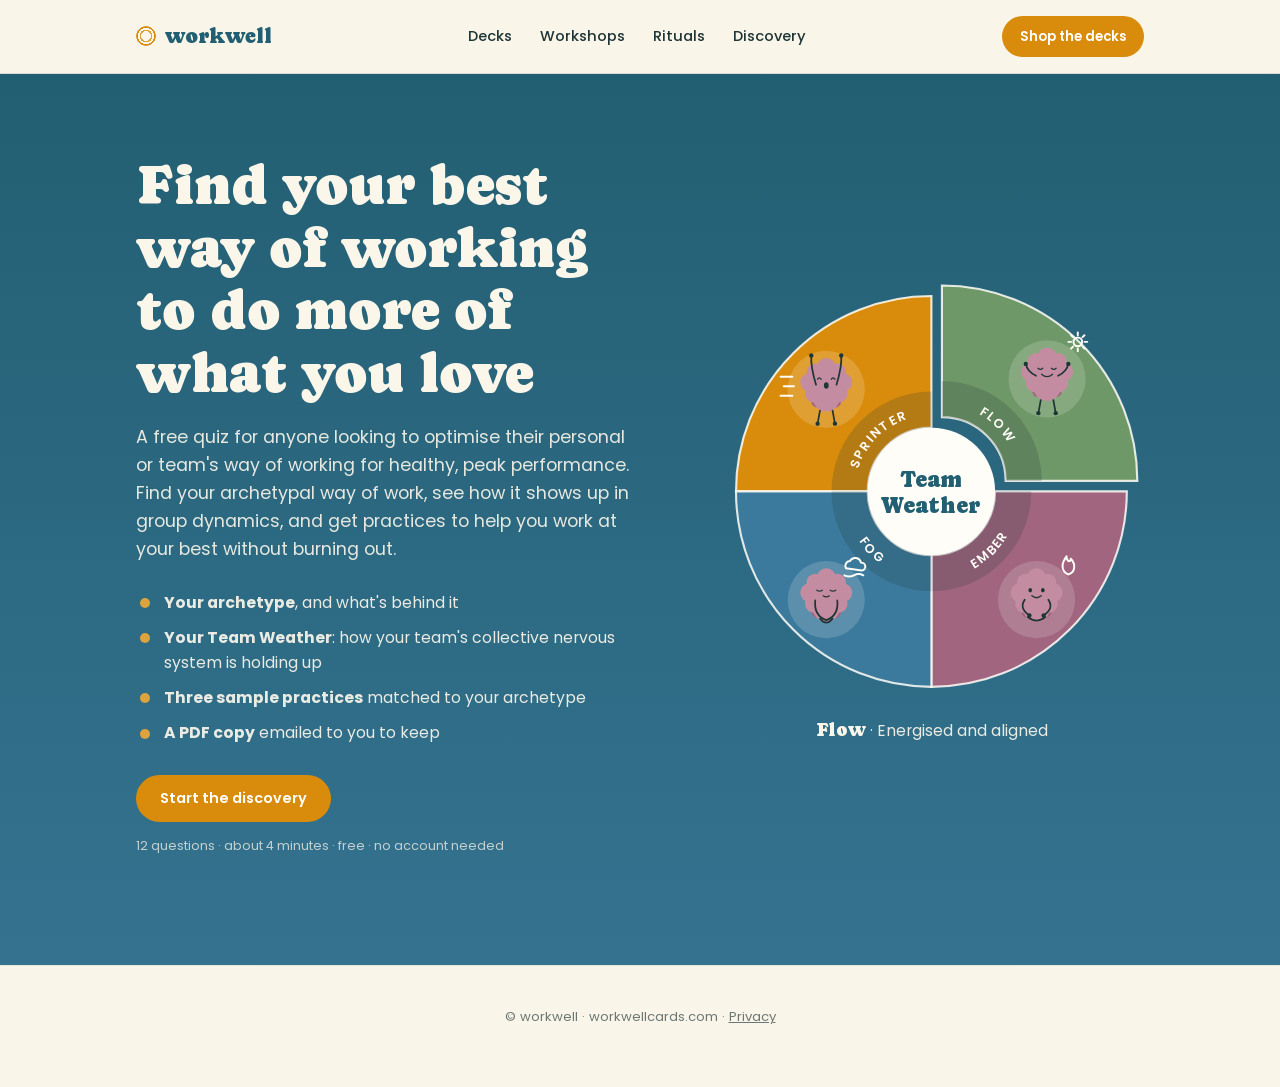
==== discovery/index.html @ d55e5fe1 "Update Discovery headline and intro copy Co-Authored-By: Claude Opus 5.5 <noreply@anthropic.com> Cla" ====
<!doctype html>
<html lang="en">
<head>
<!-- No analytics on this page: answers here can relate to wellbeing, so the
     quiz runs without tracking cookies. Clicks on results are logged to the
     Workwell sheet instead (see discovery.js). -->
<meta charset="utf-8">
<meta name="viewport" content="width=device-width, initial-scale=1">
<title>Discovery — Workwell</title>
<link rel="canonical" href="https://www.workwellcards.com/discovery/">
<meta name="description" content="A free quiz to find your best way of working. Find your archetype, see how it shows up in group dynamics, and get practices to help you work at your best without burning out.">
<link rel="icon" href="data:image/svg+xml,<svg xmlns=%22http://www.w3.org/2000/svg%22 viewBox=%220 0 100 100%22><circle cx=%2250%22 cy=%2250%22 r=%2245%22 fill=%22%23235f72%22/></svg>">
<link rel="stylesheet" href="../styles.css">
<link rel="stylesheet" href="discovery.css">
</head>
<body>

<nav class="nav">
  <div class="wrap">
    <a href="../index.html" class="brand"><span class="ring"></span>workwell</a>
    <div class="nav-links">
      <a href="../index.html#decks">Decks</a>
      <a href="../index.html#workshops">Workshops</a>
      <a href="../rituals/">Rituals</a>
      <a href="./" aria-current="page">Discovery</a>
    </div>
    <a class="btn btn-mustard btn-sm cta-pill" href="../index.html#decks">Shop the decks</a>
  </div>
</nav>

<main id="discovery">

  <!-- Intro -->
  <section class="d-screen d-intro" id="screen-intro">
    <div class="wrap d-intro-grid">
      <div>
        <h1>Find your best way of working to do more of what you love</h1>
        <p class="lede">A free quiz for anyone looking to optimise their personal or team's way of working for healthy, peak performance. Find your archetypal way of work, see how it shows up in group dynamics, and get practices to help you work at your best without burning out.</p>
        <ul class="d-outcomes">
          <li><strong>Your archetype</strong>, and what's behind it</li>
          <li><strong>Your Team Weather</strong>: how your team's collective nervous system is holding up</li>
          <li><strong>Three sample practices</strong> matched to your archetype</li>
          <li><strong>A PDF copy</strong> emailed to you to keep</li>
        </ul>
        <button class="btn btn-mustard" id="start-btn" type="button">Start the discovery</button>
        <p class="d-fine">12 questions &middot; about 4 minutes &middot; free &middot; no account needed</p>
      </div>
      <div class="d-intro-art">
        <svg class="d-wheel" id="wheel" viewBox="0 0 400 400" role="img" aria-label="The four Workwell archetypes: Sprinter, Flow, Ember and Fog"></svg>
        <p class="d-wheel-caption" id="wheel-caption" aria-live="polite"></p>
      </div>
    </div>
  </section>

  <!-- Choose a path -->
  <section class="d-screen" id="screen-path" hidden>
    <div class="wrap d-narrow">
      <div class="eyebrow">Before we start</div>
      <h2 class="d-q-title">Who is this discovery for?</h2>
      <div class="d-paths">
        <button class="d-path" type="button" data-mode="self">
          <span class="d-path-k">Individual</span>
          <span class="d-path-h">Me</span>
          <span class="d-path-p">Understand your own energy, meaning and what you need to work at your best.</span>
        </button>
        <button class="d-path" type="button" data-mode="team">
          <span class="d-path-k">Team</span>
          <span class="d-path-h">My team</span>
          <span class="d-path-p">For leaders and anyone responsible for a team's wellbeing. Answer based on how you see your team.</span>
        </button>
      </div>
    </div>
  </section>

  <!-- Questions -->
  <section class="d-screen" id="screen-question" hidden>
    <div class="wrap d-narrow">
      <div class="d-progress" aria-hidden="true"><div class="d-progress-bar" id="progress-bar"></div></div>
      <div class="d-q-meta"><span id="q-section"></span><span id="q-count"></span></div>
      <h2 class="d-q-title" id="q-title" tabindex="-1"></h2>
      <p class="d-q-hint" id="q-hint" hidden></p>
      <div class="d-options" id="q-options"></div>
      <div class="d-q-nav">
        <button class="btn btn-ghost btn-sm" type="button" id="back-btn">&larr; Back</button>
        <button class="btn btn-teal btn-sm" type="button" id="next-btn" hidden>Next &rarr;</button>
      </div>
    </div>
  </section>

  <!-- Results -->
  <section class="d-screen" id="screen-results" hidden>
    <div id="results"></div>
  </section>

  <noscript><div class="wrap d-narrow"><p>The discovery needs JavaScript to run. Please enable it and reload the page.</p></div></noscript>
</main>

<footer class="sitefoot">&copy; workwell &middot; workwellcards.com &middot; <a href="../privacy/">Privacy</a></footer>

<script src="../script.js"></script>
<script src="discovery-config.js"></script>
<script src="discovery.js"></script>
</body>
</html>
---- styles.css ----
@font-face { font-family: 'Caprasimo'; font-style: normal; font-weight: 400; src: url('assets/fonts/caprasimo400.woff2') format('woff2'); font-display: swap; }
@font-face { font-family: 'Poppins'; font-style: normal; font-weight: 400; src: url('assets/fonts/poppins400.woff2') format('woff2'); font-display: swap; }
@font-face { font-family: 'Poppins'; font-style: normal; font-weight: 500; src: url('assets/fonts/poppins500.woff2') format('woff2'); font-display: swap; }
@font-face { font-family: 'Poppins'; font-style: normal; font-weight: 600; src: url('assets/fonts/poppins600.woff2') format('woff2'); font-display: swap; }
@font-face { font-family: 'Poppins'; font-style: normal; font-weight: 700; src: url('assets/fonts/poppins700.woff2') format('woff2'); font-display: swap; }

:root {
  --teal: #235f72;
  --teal-mid: #3b7a9c;
  --sage: #6f9868;
  --sage-soft: #8cae86;
  --mustard: #d98c0c;
  --sand-light: #f6e6bd;
  --sand-deep: #dba43e;
  --rose: #c48ca0;
  --rose-deep: #a1657f;
  --rose-pale: #f1dee5;
  --ink: #1f3536;
  --paper: #faf5e9;
  --paper-card: #fffdf7;
  --line: rgba(31, 53, 54, 0.13);
  --shadow: 0 18px 40px -22px rgba(31, 53, 54, 0.4);
  --radius-lg: 26px;
  --radius-md: 16px;
}

* { box-sizing: border-box; }
html { scroll-behavior: smooth; }
html, body { margin: 0; padding: 0; }
body {
  background: var(--paper);
  color: var(--ink);
  font-family: 'Poppins', sans-serif;
  font-weight: 400;
  line-height: 1.6;
  -webkit-font-smoothing: antialiased;
}
h1, h2, h3, .display { font-family: 'Caprasimo', serif; font-weight: 400; line-height: 1.12; text-wrap: balance; margin: 0; }
a { color: inherit; }
img { max-width: 100%; display: block; }
button { font-family: inherit; }
.wrap { max-width: 1120px; margin: 0 auto; padding: 0 clamp(20px, 5vw, 56px); }
.eyebrow { font-family: 'Poppins', sans-serif; font-weight: 600; font-size: 0.72rem; letter-spacing: 0.14em; text-transform: uppercase; color: var(--rose-deep); }
section { position: relative; }
:focus-visible { outline: 2px solid var(--teal-mid); outline-offset: 3px; }

/* ---------- nav ---------- */
.nav {
  position: sticky; top: 0; z-index: 60;
  background: rgba(250, 245, 233, 0.88);
  backdrop-filter: blur(10px);
  border-bottom: 1px solid var(--line);
}
.nav .wrap { display: flex; align-items: center; justify-content: space-between; padding-top: 16px; padding-bottom: 16px; }
.brand { display: flex; align-items: center; gap: 9px; font-family: 'Caprasimo', serif; font-size: 1.3rem; color: var(--teal); text-decoration: none; }
.ring { width: 20px; height: 20px; border-radius: 50%; background: radial-gradient(circle at 50% 50%, transparent 0 34%, var(--sand-deep) 34% 46%, transparent 46% 58%, var(--mustard) 58% 70%, transparent 70% 82%, var(--rose) 82% 100%); flex: none; }
.nav-links { display: flex; align-items: center; gap: 28px; }
.nav-links a { font-weight: 500; font-size: 0.92rem; text-decoration: none; color: var(--ink); }
.nav-links a:hover { color: var(--teal); }
.nav .cta-pill { text-decoration: none; }

.btn {
  display: inline-flex; align-items: center; gap: 8px; cursor: pointer;
  font-family: 'Poppins', sans-serif; font-weight: 600; font-size: 0.9rem;
  padding: 13px 24px; border-radius: 999px; border: none; text-decoration: none;
  transition: transform 0.15s ease, filter 0.15s ease;
}
.btn:hover { filter: brightness(1.06); }
.btn:active { transform: scale(0.98); }
.btn-mustard { background: var(--mustard); color: #fff; }
.btn-sage { background: var(--sage); color: #fff; }
.btn-teal { background: var(--teal); color: #fff; }
.btn-ghost { background: transparent; border: 1.5px solid var(--rose-deep); color: var(--rose-deep); }
.btn-ghost:hover { background: var(--rose-pale); }
.btn-outline { background: transparent; border: 1.5px solid rgba(255,255,255,0.6); color: #fff; }
.btn-outline:hover { background: rgba(255,255,255,0.12); }
.btn-sm { padding: 10px 18px; font-size: 0.82rem; }

/* ---------- hero ---------- */
.hero { background: linear-gradient(180deg, var(--teal), var(--teal-mid) 130%); color: #fbf6ea; padding: clamp(56px, 9vw, 96px) 0 clamp(70px, 10vw, 110px); overflow: hidden; }
.hero .wrap { display: grid; grid-template-columns: 1.05fr 0.95fr; gap: clamp(28px, 5vw, 64px); align-items: center; }
.hero h1 { font-size: clamp(2.5rem, 5vw, 4rem); }
.hero .lede { margin-top: 20px; font-size: 1.12rem; max-width: 48ch; color: rgba(251, 246, 234, 0.9); }
.hero .cta-row { display: flex; gap: 14px; margin-top: 32px; flex-wrap: wrap; }
.hero-stage { display: flex; justify-content: center; position: relative; }
.hero-stage svg { width: min(300px, 80%); filter: drop-shadow(0 30px 40px rgba(0,0,0,0.25)); }
.hero-ring-bg { position: absolute; inset: 0; display: flex; align-items: center; justify-content: center; z-index: 0; }
.hero-ring-bg .pulse { width: 320px; height: 320px; border-radius: 50%; border: 2px solid rgba(251,246,234,0.18); animation: heroPulse 4.4s ease-in-out infinite; }
@keyframes heroPulse { 0%,100% { transform: scale(0.92); opacity: 0.5; } 50% { transform: scale(1.08); opacity: 0.15; } }
.hero-stage svg { position: relative; z-index: 1; }

.trust-row { margin-top: 46px; display: flex; gap: 28px; flex-wrap: wrap; align-items: center; font-size: 0.85rem; color: rgba(251,246,234,0.75); }
.trust-row span { display: flex; align-items: center; gap: 8px; }
.trust-row .dot { width: 6px; height: 6px; border-radius: 50%; background: var(--sand-deep); }

/* ---------- section headers ---------- */
.section { padding: clamp(56px, 9vw, 96px) 0; }
.section-head { max-width: 62ch; }
.section-head h2 { font-size: clamp(1.9rem, 3.4vw, 2.6rem); color: var(--teal); }
.section-head p { margin-top: 14px; font-size: 1.04rem; }
.section-head.center { margin: 0 auto; text-align: center; }
.on-dark .section-head h2 { color: #fbf6ea; }
.on-dark .section-head p { color: rgba(251,246,234,0.88); }
.on-dark .eyebrow { color: var(--sand-deep); }
.on-dark { background: var(--teal); color: #fbf6ea; }

/* ---------- flip cards (practice preview) ---------- */
.flip-grid { margin-top: 40px; display: grid; grid-template-columns: repeat(4, 1fr); gap: 20px; }
.flip-card { perspective: 1400px; aspect-ratio: 5 / 8.4; }
.flip-inner {
  position: relative; width: 100%; height: 100%; transition: transform 0.6s cubic-bezier(.4,.2,.2,1);
  transform-style: preserve-3d; cursor: pointer; border-radius: var(--radius-md);
}
.flip-card.flipped .flip-inner { transform: rotateY(180deg); }
.flip-face {
  position: absolute; inset: 0; backface-visibility: hidden; border-radius: var(--radius-md);
  display: flex; flex-direction: column; box-shadow: var(--shadow); overflow: hidden;
}
.flip-front { background: var(--sage-soft); color: #fff; align-items: center; padding: 22px 18px; }
.flip-front .tag { font-size: 0.66rem; font-weight: 600; letter-spacing: 0.08em; text-transform: uppercase; opacity: 0.85; }
.flip-front .mascot-wrap { width: 68%; margin: 16px 0; }
.flip-front .mascot-wrap svg { width: 100%; }
.flip-front h3 { font-size: 1.15rem; text-align: center; }
.flip-front .hint { margin-top: auto; font-size: 0.72rem; font-weight: 500; opacity: 0.8; display: flex; align-items: center; gap: 6px; }
.flip-back {
  background: var(--paper-card); color: var(--ink); transform: rotateY(180deg);
  padding: 22px 20px; justify-content: flex-start; overflow-y: auto;
}
.flip-back .tag { font-size: 0.64rem; font-weight: 600; letter-spacing: 0.08em; text-transform: uppercase; color: var(--rose-deep); flex: none; }
.flip-back h4 { font-family: 'Caprasimo', serif; font-weight: 400; font-size: 1.05rem; color: var(--teal); margin-top: 4px; flex: none; }
.flip-back p { margin: 12px 0 0; font-size: 0.78rem; line-height: 1.55; }
.flip-card:nth-child(1) .flip-front { background: var(--teal-mid); }
.flip-card:nth-child(2) .flip-front { background: var(--sage-soft); }
.flip-card:nth-child(3) .flip-front { background: var(--sand-deep); }
.flip-card:nth-child(4) .flip-front { background: var(--rose); }
/* ---------- pack showcase ---------- */
.pack-band { padding: clamp(48px, 8vw, 80px) 0; color: #fbf6ea; }
.pack-band.restore { background: var(--sage); }
.pack-band.connection { background: var(--rose-deep); }
.pack {
  display: grid; grid-template-columns: 0.9fr 1.1fr; gap: clamp(32px, 6vw, 64px);
  align-items: center;
}
.pack.reverse { grid-template-columns: 1.1fr 0.9fr; }
.pack.reverse .pack-copy { order: 2; }
.pack.reverse .pack-media { order: 1; }
.pack-mascot { width: 56px; margin-bottom: 14px; }
.pack-mascot svg { width: 100%; }
.pack-media { display: flex; gap: 14px; justify-content: center; }
.pack-media img { width: 30%; border-radius: 10px; border: 3px solid rgba(255,255,255,0.5); box-shadow: var(--shadow); transition: transform 0.25s ease; }
.pack-media img:nth-child(2) { margin-top: -18px; }
.pack-media:hover img { transform: translateY(-4px); }
.pack-copy .eyebrow { color: rgba(255,255,255,0.8); }
.pack-copy h3 { font-size: 1.7rem; color: #fbf6ea; margin-top: 6px; }
.pack-copy p { margin-top: 14px; font-size: 0.98rem; max-width: 46ch; color: rgba(255,255,255,0.92); }
.pack-copy .btn { margin-top: 22px; }

/* ---------- discovery band ---------- */
.discovery-band { padding-bottom: 0; }
.discovery-card { display: flex; gap: 28px; align-items: center; justify-content: space-between; background: linear-gradient(135deg, var(--teal), var(--teal-mid)); color: #fbf6ea; border-radius: var(--radius-lg); padding: clamp(28px, 4vw, 40px); box-shadow: var(--shadow); }
.discovery-card .eyebrow { color: var(--sand-deep); }
.discovery-card h2 { font-size: clamp(1.7rem, 3vw, 2.3rem); margin-top: 6px; }
.discovery-card p { margin: 10px 0 0; max-width: 58ch; color: rgba(251,246,234,0.9); }
.discovery-card .btn { flex: none; }
@media (max-width: 640px) { .discovery-card { flex-direction: column; align-items: flex-start; } }

/* ---------- workshops / paths ---------- */
.paths { margin-top: 40px; display: grid; grid-template-columns: 1fr 1fr; gap: 20px; }
.path-card { background: var(--paper-card); border: 1px solid var(--line); border-radius: var(--radius-lg); padding: 28px 26px 26px; box-shadow: var(--shadow); display: flex; flex-direction: column; }
.path-card .k { font-weight: 600; font-size: 0.7rem; letter-spacing: 0.1em; text-transform: uppercase; }
.path-card.buy .k { color: var(--sage); }
.path-card.book .k { color: var(--rose-deep); }
.path-card h3 { font-size: 1.4rem; color: var(--teal); margin-top: 8px; }
.path-card p.desc { font-size: 0.95rem; margin-top: 12px; opacity: 0.88; flex: 1; }
.path-card .btn { margin-top: 20px; align-self: flex-start; }

.pillars-intro { margin-top: 52px; text-align: center; }
.pillars-intro h3 { font-family: 'Poppins',sans-serif; font-weight: 600; font-size: 1.05rem; }
.pillars { margin-top: 26px; display: grid; grid-template-columns: repeat(3, 1fr); gap: 16px; }
.pillar-card { border: 1px solid var(--line); border-radius: var(--radius-md); padding: 22px 22px; background: var(--paper-card); }
.pillar-card .num { font-family: 'Caprasimo', serif; font-size: 1.4rem; color: var(--rose); }
.pillar-card h4 { font-family: 'Poppins',sans-serif; font-weight: 600; font-size: 1rem; margin-top: 10px; }
.pillar-card p { font-size: 0.9rem; margin-top: 8px; opacity: 0.85; }

/* ---------- who / testimonial ---------- */
.who-grid { display: grid; grid-template-columns: 1fr 1fr; gap: 40px; align-items: start; margin-top: 8px; }
.testimonial-card { background: var(--paper-card); border: 1px solid var(--line); border-radius: var(--radius-lg); padding: 32px 30px; box-shadow: var(--shadow); }
.testimonial-carousel { display: flex; align-items: flex-start; gap: 14px; margin-top: 16px; }
.t-slide { flex: 1; min-height: 9.5em; }
.t-slide.fade { animation: tFade 0.35s ease; }
@keyframes tFade { from { opacity: 0; transform: translateY(4px); } to { opacity: 1; transform: translateY(0); } }
.testimonial-card blockquote { all: unset; display: block; font-size: 1.05rem; line-height: 1.6; }
.testimonial-card cite { display: block; margin-top: 18px; font-style: normal; font-weight: 600; font-size: 0.88rem; color: var(--teal); }
.t-nav {
  all: unset; cursor: pointer; flex: none; width: 34px; height: 34px; border-radius: 50%;
  display: flex; align-items: center; justify-content: center;
  border: 1px solid var(--line); color: var(--teal); font-size: 1rem;
  transition: background 0.15s ease;
}
.t-nav:hover { background: var(--rose-pale); }
.t-dots { display: flex; gap: 8px; margin-top: 18px; }
.t-dots button {
  all: unset; cursor: pointer; width: 8px; height: 8px; border-radius: 50%;
  background: var(--line);
}
.t-dots button[aria-current="true"] { background: var(--rose); width: 20px; border-radius: 999px; transition: width 0.2s ease; }

/* ---------- about ---------- */
.about { display: grid; grid-template-columns: 200px 1fr; gap: 40px; align-items: start; margin-top: 8px; }
.about img { width: 100%; border-radius: 50%; aspect-ratio: 1; object-fit: cover; box-shadow: var(--shadow); }
.about h3 { font-size: 1.5rem; color: var(--teal); }
.about p { margin-top: 14px; font-size: 0.98rem; max-width: 60ch; }

/* ---------- contact ---------- */
.contact-form { max-width: 520px; margin-top: 30px; display: flex; flex-direction: column; gap: 14px; }
.contact-form input, .contact-form textarea {
  font-family: 'Poppins', sans-serif; font-size: 0.95rem; border: 1px solid var(--line); border-radius: 10px;
  padding: 14px 15px; background: var(--paper-card); color: var(--ink);
}
.contact-form label { font-size: 0.8rem; font-weight: 600; margin-bottom: -6px; }
.contact-form .btn { align-self: flex-start; margin-top: 4px; }
.contact-form .note { font-size: 0.78rem; opacity: 0.65; }

/* ---------- legal pages ---------- */
.legal .wrap { max-width: 760px; }
.legal h1 { font-size: clamp(2rem, 4vw, 2.8rem); color: var(--teal); margin-top: 8px; }
.legal h2 { font-size: 1.35rem; color: var(--teal); margin-top: 34px; }
.legal p, .legal li { font-size: 0.98rem; }
.legal ul { padding-left: 20px; }
.legal a { color: var(--teal); }

footer.sitefoot a { color: inherit; }
footer.sitefoot { border-top: 1px solid var(--line); padding: 40px 0 60px; text-align: center; font-size: 0.82rem; opacity: 0.65; }

/* ---------- floating easter-egg widget ---------- */
.egg-widget { position: fixed; right: clamp(14px, 3vw, 28px); bottom: clamp(14px, 3vw, 28px); z-index: 999; display: flex; flex-direction: column; align-items: flex-end; gap: 12px; }
.egg-panel { width: min(280px, 80vw); background: var(--paper-card); border: 1px solid var(--line); border-radius: 22px; box-shadow: var(--shadow); padding: 20px 20px 18px; animation: eggIn 0.26s ease; }
@keyframes eggIn { from { opacity: 0; transform: scale(0.92) translateY(8px); } to { opacity: 1; transform: scale(1) translateY(0); } }
.egg-panel .k { font-weight: 600; font-size: 0.68rem; letter-spacing: 0.1em; text-transform: uppercase; color: var(--rose-deep); }
.egg-panel .fig { display: flex; justify-content: center; margin: 10px 0 4px; }
.egg-panel .fig svg { width: 92px; height: 108px; }
.egg-panel h4 { font-family: 'Caprasimo', serif; font-weight: 400; font-size: 1.15rem; text-align: center; color: var(--teal); margin: 4px 0 0; }
.egg-panel .copy { font-size: 0.85rem; text-align: center; margin-top: 8px; opacity: 0.85; min-height: 2.6em; }
.egg-panel .actions { display: flex; gap: 8px; margin-top: 14px; }
.egg-panel button.ghost, .egg-panel button.solid { all: unset; cursor: pointer; flex: 1; text-align: center; font-family: 'Poppins', sans-serif; font-weight: 600; font-size: 0.78rem; padding: 9px 10px; border-radius: 999px; }
.egg-panel button.ghost { border: 1px solid var(--line); }
.egg-panel button.ghost:hover { background: var(--rose-pale); }
.egg-panel button.solid { background: var(--teal-mid); color: #fff; }
.egg-fab { all: unset; cursor: pointer; width: 60px; height: 60px; border-radius: 50%; background: var(--rose); box-shadow: var(--shadow); display: flex; align-items: center; justify-content: center; position: relative; }
.egg-fab svg { width: 42px; height: 46px; }
.egg-fab .badge { position: absolute; top: -3px; left: -3px; background: var(--mustard); color: #fff; font-family: 'Poppins',sans-serif; font-weight: 700; font-size: 0.6rem; border-radius: 999px; padding: 2px 6px; }

@media (max-width: 980px) {
  .nav-links { display: none; }
}
@media (max-width: 900px) {
  .flip-grid { grid-template-columns: repeat(2, 1fr); }
  .pack, .pack.reverse { grid-template-columns: 1fr; }
  .pack.reverse .pack-copy, .pack.reverse .pack-media { order: initial; }
  .who-grid { grid-template-columns: 1fr; }
  .about { grid-template-columns: 120px 1fr; }
  .pillars { grid-template-columns: 1fr; }
  .hero .wrap { grid-template-columns: 1fr; }
  .hero-stage { order: -1; }
}
@media (max-width: 640px) {
  .flip-grid { grid-template-columns: 1fr 1fr; }
  .paths { grid-template-columns: 1fr; }
}

@media (prefers-reduced-motion: reduce) {
  * { animation-duration: 0.001ms !important; animation-iteration-count: 1 !important; transition-duration: 0.001ms !important; }
}
---- discovery/discovery.css ----
/* ---------- Workwell Discovery ---------- */
#discovery { min-height: 70vh; }
.d-screen { padding: clamp(40px, 7vw, 80px) 0 clamp(56px, 8vw, 96px); }
.d-narrow { max-width: 720px; }
#screen-results { padding-top: 0; }

/* intro */
.d-intro { background: linear-gradient(180deg, var(--teal), var(--teal-mid) 140%); color: #fbf6ea; }
.d-intro .eyebrow { color: var(--sand-deep); }
.d-intro-grid { display: grid; grid-template-columns: 1.1fr 0.9fr; gap: clamp(28px, 5vw, 64px); align-items: center; }
.d-intro h1 { font-size: clamp(2.2rem, 4.6vw, 3.5rem); }
.d-intro .lede { margin-top: 18px; font-size: 1.1rem; max-width: 46ch; color: rgba(251, 246, 234, 0.9); }
.d-outcomes { list-style: none; padding: 0; margin: 26px 0 30px; display: grid; gap: 10px; }
.d-outcomes li { position: relative; padding-left: 28px; font-size: 0.98rem; color: rgba(251, 246, 234, 0.92); }
.d-outcomes li::before { content: ''; position: absolute; left: 4px; top: 0.55em; width: 10px; height: 10px; border-radius: 50%; background: var(--sand-deep); }
.d-fine { font-size: 0.8rem; opacity: 0.72; margin-top: 14px; }
.d-intro .btn:disabled { opacity: 0.7; cursor: progress; }

.d-intro-art { min-width: 0; }
.d-wheel { display: block; width: 100%; max-width: 440px; margin: 0 auto; overflow: visible; }
.w-seg { cursor: pointer; outline: none; transition: transform 0.55s cubic-bezier(0.3, 0.7, 0.3, 1); }
.w-seg.is-active { transform: translate(var(--dx), var(--dy)); }
.w-outer { stroke: rgba(255, 253, 247, 0.85); stroke-width: 2; }
.w-seg:focus-visible .w-outer { stroke: var(--sand-deep); stroke-width: 4; }
.w-inner { fill: rgba(31, 53, 54, 0.2); }
.w-label { font-family: 'Poppins', sans-serif; font-weight: 600; font-size: 12px; letter-spacing: 0.1em; text-transform: uppercase; fill: #fffdf7; }
.w-hub { fill: var(--paper-card); }
.w-hub-t { font-family: 'Caprasimo', serif; font-size: 21px; fill: var(--teal); text-anchor: middle; }
.d-wheel-caption { text-align: center; margin: 12px 0 0; min-height: 1.6em; font-size: 0.98rem; color: rgba(251, 246, 234, 0.92); }
.d-wheel-caption strong { font-family: 'Caprasimo', serif; font-weight: 400; font-size: 1.15rem; color: #fbf6ea; }
.fig-halo { fill: rgba(255, 253, 247, 0.16); }
.fig-prop { fill: none; stroke: #fffdf7; stroke-width: 5; stroke-linecap: round; stroke-linejoin: round; }

/* path choice */
.d-paths { display: grid; grid-template-columns: 1fr 1fr; gap: 18px; margin-top: 28px; }
.d-path {
  all: unset; box-sizing: border-box; cursor: pointer; display: flex; flex-direction: column; gap: 6px;
  background: var(--paper-card); border: 1.5px solid var(--line); border-radius: var(--radius-lg);
  padding: 26px 24px; box-shadow: var(--shadow); transition: transform 0.15s ease, border-color 0.15s ease;
}
.d-path:hover { transform: translateY(-3px); border-color: var(--teal-mid); }
.d-path:focus-visible { outline: 2px solid var(--teal-mid); outline-offset: 3px; }
.d-path-k { font-weight: 600; font-size: 0.7rem; letter-spacing: 0.12em; text-transform: uppercase; color: var(--rose-deep); }
.d-path-h { font-family: 'Caprasimo', serif; font-size: 1.6rem; color: var(--teal); }
.d-path-p { font-size: 0.92rem; opacity: 0.85; }

/* questions */
.d-progress { height: 6px; background: var(--line); border-radius: 999px; overflow: hidden; }
.d-progress-bar { height: 100%; width: 0; background: var(--mustard); border-radius: 999px; transition: width 0.35s ease; }
.d-q-meta { display: flex; justify-content: space-between; margin-top: 18px; font-size: 0.78rem; font-weight: 600; letter-spacing: 0.08em; text-transform: uppercase; color: var(--rose-deep); }
.d-q-title { font-size: clamp(1.5rem, 3vw, 2.1rem); color: var(--teal); margin-top: 14px; outline: none; }
.d-q-hint { margin: 10px 0 0; font-size: 0.92rem; opacity: 0.75; }
.d-options { display: grid; gap: 10px; margin-top: 26px; }
.d-options-multi { grid-template-columns: 1fr 1fr; }
.d-options-agree { grid-template-columns: repeat(5, 1fr); }
.d-option {
  all: unset; box-sizing: border-box; cursor: pointer; display: flex; align-items: center;
  background: var(--paper-card); border: 1.5px solid var(--line); border-radius: 14px;
  padding: 15px 18px; font-size: 0.98rem; line-height: 1.4; transition: border-color 0.15s ease, background 0.15s ease;
}
.d-options-agree .d-option { justify-content: center; text-align: center; font-size: 0.86rem; padding: 14px 8px; min-height: 64px; }
.d-option:hover:not(:disabled) { border-color: var(--teal-mid); }
.d-option:focus-visible { outline: 2px solid var(--teal-mid); outline-offset: 2px; }
.d-option[aria-checked="true"], .d-option[aria-pressed="true"] { border-color: var(--teal); background: #e7f0ef; font-weight: 500; }
.d-options-multi .d-option[aria-pressed="true"]::after { content: '\2713'; margin-left: auto; padding-left: 10px; color: var(--teal); font-weight: 700; }
.d-option:disabled { opacity: 0.45; cursor: not-allowed; }
.d-q-nav { display: flex; justify-content: space-between; margin-top: 28px; }
.d-q-nav .btn:disabled { opacity: 0.5; cursor: not-allowed; }

/* results hero */
.d-res-hero { background: var(--arch, var(--teal)); color: #fffdf7; padding: clamp(40px, 7vw, 80px) 0; }
.d-res-hero .eyebrow { color: rgba(255, 253, 247, 0.85); }
.d-res-grid { display: grid; grid-template-columns: 1.1fr 0.9fr; gap: clamp(28px, 5vw, 56px); align-items: center; }
.d-res-title { display: flex; align-items: center; gap: 14px; margin-top: 8px; }
.d-res-title h1 { font-size: clamp(2.8rem, 6vw, 4.4rem); }
.d-res-mascot { width: 92px; height: 94px; flex: none; }
.d-res-tag { font-weight: 600; font-size: 1.1rem; margin: 6px 0 0; }
.d-res-summary { font-size: 1.06rem; max-width: 50ch; margin-top: 14px; color: rgba(255, 253, 247, 0.94); }
.d-map-wrap { background: var(--paper-card); border-radius: var(--radius-lg); padding: 14px; box-shadow: var(--shadow); max-width: 380px; width: 100%; justify-self: center; }
.d-map { width: 100%; height: auto; display: block; }
.d-map .m-q { stroke: var(--paper-card); stroke-width: 2; }
.d-map .m-sprinter { fill: #f6e1bb; }
.d-map .m-flow { fill: #dbe7d8; }
.d-map .m-fog { fill: #d6e5ee; }
.d-map .m-ember { fill: #efd9e2; }
.d-map .m-l { font-family: 'Caprasimo', serif; font-size: 15px; fill: var(--ink); text-anchor: middle; opacity: 0.8; }
.d-map .m-a { font-family: 'Poppins', sans-serif; font-size: 11px; font-weight: 600; fill: var(--ink); opacity: 0.6; }
.d-map .m-axis { stroke: var(--ink); stroke-opacity: 0.35; stroke-width: 1.5; }
.d-map .m-dot { stroke: #fff; stroke-width: 3; }
.d-map .m-pulse { opacity: 0.25; transform-box: fill-box; transform-origin: center; animation: mPulse 2.4s ease-in-out infinite; }
@keyframes mPulse { 0%, 100% { transform: scale(0.8); opacity: 0.35; } 50% { transform: scale(1.4); opacity: 0.08; } }

.d-pre-gate { margin-top: 28px; }

/* callout (discovery call) */
.d-callout { display: flex; gap: 24px; align-items: center; justify-content: space-between; background: var(--paper-card); border: 1px solid var(--line); border-radius: var(--radius-lg); padding: 24px 26px; box-shadow: var(--shadow); }
.d-callout h3 { font-size: 1.3rem; color: var(--teal); margin-top: 6px; }
.d-callout p { margin: 8px 0 0; font-size: 0.95rem; opacity: 0.85; max-width: 52ch; }
.d-callout .btn { flex: none; }

/* lock + gate */
.d-locked { position: relative; }
.d-full { padding-top: 12px; }
.d-locked:not(.is-open) .d-full { filter: blur(7px); pointer-events: none; user-select: none; max-height: 1100px; overflow: hidden; -webkit-mask-image: linear-gradient(180deg, #000 55%, transparent); mask-image: linear-gradient(180deg, #000 55%, transparent); }
.d-gate { position: absolute; inset: 0; display: flex; align-items: flex-start; justify-content: center; padding: 48px 20px; }
.d-gate-card { width: min(520px, 100%); background: var(--paper-card); border: 1px solid var(--line); border-radius: var(--radius-lg); box-shadow: 0 30px 70px -30px rgba(31, 53, 54, 0.55); padding: 30px 28px; display: flex; flex-direction: column; gap: 12px; }
.d-gate-card h2 { font-size: 1.7rem; color: var(--teal); }
.d-gate-card p { margin: 0; font-size: 0.94rem; }
.d-gate-card label[for] { font-size: 0.8rem; font-weight: 600; margin-top: 4px; }
.d-gate-card input[type="email"] { font-family: 'Poppins', sans-serif; font-size: 0.98rem; border: 1px solid var(--line); border-radius: 10px; padding: 13px 14px; background: #fff; color: var(--ink); }
.d-check { display: flex; gap: 10px; align-items: flex-start; font-size: 0.82rem; line-height: 1.5; cursor: pointer; }
.d-check input { margin-top: 3px; width: 17px; height: 17px; flex: none; accent-color: var(--teal); }
.d-gate-card .btn { align-self: flex-start; margin-top: 4px; }
.d-gate-card .btn:disabled { opacity: 0.6; cursor: progress; }
.d-gate-status { min-height: 1.3em; font-size: 0.85rem; color: var(--rose-deep); }
.d-gate-card .d-fine { margin-top: 0; }
.d-hp { position: absolute; left: -9999px; width: 1px; height: 1px; opacity: 0; }
.d-sent { margin: 26px 0 0; padding: 14px 18px; border-radius: 14px; background: #e7f0ef; font-size: 0.92rem; }

/* result blocks */
.d-block { margin-top: clamp(40px, 6vw, 64px); }
.d-block h2 { font-size: clamp(1.6rem, 3vw, 2.2rem); color: var(--teal); margin-top: 6px; }
.d-block h3 { font-size: 1.3rem; color: var(--teal); margin-top: 6px; }
.d-block > p { max-width: 68ch; font-size: 1rem; }
.d-outcome { background: var(--sand-light); border-radius: 14px; padding: 14px 18px; }
.d-small { font-size: 0.9rem; opacity: 0.8; }
.d-note { font-size: 0.9rem; opacity: 0.85; margin-top: 16px; }
.d-two { display: grid; grid-template-columns: 1fr 1fr; gap: clamp(24px, 4vw, 48px); }
.d-two > div { background: var(--paper-card); border: 1px solid var(--line); border-radius: var(--radius-lg); padding: 24px; }

.d-bar { margin-top: 16px; }
.d-bar-top { display: flex; justify-content: space-between; font-size: 0.9rem; font-weight: 600; }
.d-bar-track { height: 10px; background: var(--line); border-radius: 999px; margin-top: 6px; overflow: hidden; }
.d-bar-fill { height: 100%; background: var(--teal-mid); border-radius: 999px; }
.d-bar-note { font-size: 0.78rem; opacity: 0.7; margin-top: 4px; }
.d-facets { margin: 4px 0 0 14px; padding-left: 14px; border-left: 2px solid var(--line); }
.d-facets .d-bar { margin-top: 10px; }
.d-facets .d-bar-top { font-weight: 500; font-size: 0.82rem; }
.d-facets .d-bar-track { height: 6px; }
.d-facets .d-bar-fill { background: var(--rose); }

.d-weather { background: linear-gradient(160deg, #d6e5ee, #f6e6bd); border-radius: var(--radius-lg); padding: clamp(24px, 4vw, 36px); }
.d-weather-more { margin-top: 18px; background: rgba(255, 253, 247, 0.7); border-radius: var(--radius-md); padding: 18px 20px; }
.d-weather-more p { margin: 0; font-size: 0.92rem; }
.d-elements, .d-enablers { list-style: none; padding: 0; margin: 12px 0 0; display: grid; gap: 10px; }
.d-elements { grid-template-columns: repeat(auto-fit, minmax(200px, 1fr)); }
.d-elements li, .d-enablers li { display: flex; flex-direction: column; gap: 2px; font-size: 0.88rem; }
.d-elements strong, .d-enablers strong { color: var(--teal); }
.d-enablers { margin-top: 18px; }
.d-enablers li { background: var(--paper-card); border: 1px solid var(--line); border-radius: 14px; padding: 14px 18px; font-size: 0.94rem; }

.d-exs { display: grid; grid-template-columns: repeat(3, 1fr); gap: 16px; margin-top: 22px; }
.d-ex { background: var(--paper-card); border: 1px solid var(--line); border-radius: var(--radius-md); padding: 22px 20px; box-shadow: var(--shadow); }
.d-ex-num { font-family: 'Caprasimo', serif; font-size: 1.4rem; color: var(--rose); }
.d-ex-tag { font-size: 0.68rem; font-weight: 600; letter-spacing: 0.08em; text-transform: uppercase; color: var(--rose-deep); margin-top: 6px; }
.d-ex h4 { font-family: 'Caprasimo', serif; font-weight: 400; font-size: 1.2rem; color: var(--teal); margin: 6px 0 0; }
.d-ex p { font-size: 0.9rem; margin: 10px 0 0; }

.d-discount { background: var(--sand-light); border-radius: 12px; padding: 12px 16px; display: inline-block; font-size: 0.94rem; }
.d-decks { display: grid; grid-template-columns: repeat(auto-fit, minmax(280px, 1fr)); gap: 16px; margin-top: 20px; }
.d-deck { display: grid; grid-template-columns: 110px 1fr; gap: 18px; align-items: center; text-decoration: none; background: var(--paper-card); border: 1px solid var(--line); border-radius: var(--radius-lg); padding: 18px; box-shadow: var(--shadow); transition: transform 0.15s ease; }
.d-deck:hover { transform: translateY(-3px); }
.d-deck img { width: 110px; height: 110px; object-fit: cover; border-radius: 12px; }
.d-deck-why { font-size: 0.7rem; font-weight: 600; letter-spacing: 0.08em; text-transform: uppercase; color: var(--sage); }
.d-deck h4 { font-family: 'Caprasimo', serif; font-weight: 400; font-size: 1.25rem; color: var(--teal); margin: 4px 0 0; }
.d-deck p { font-size: 0.86rem; margin: 6px 0 0; opacity: 0.85; }
.d-link { display: inline-block; margin-top: 8px; font-weight: 600; font-size: 0.86rem; color: var(--mustard); }

.d-next { display: grid; grid-template-columns: 1fr 1fr; gap: 18px; margin-top: 22px; align-items: stretch; }
.d-next .d-callout { flex-direction: column; align-items: flex-start; justify-content: space-between; }
.d-report { background: var(--teal); color: #fbf6ea; border-radius: var(--radius-lg); padding: 26px; display: flex; flex-direction: column; }
.d-report h3 { color: #fbf6ea; font-size: 1.4rem; }
.d-report p { font-size: 0.92rem; margin: 10px 0 0; color: rgba(251, 246, 234, 0.9); }
.d-report .d-note { opacity: 1; }
.d-tiers { list-style: none; padding: 0; margin: 16px 0 18px; display: grid; gap: 6px; }
.d-tiers li { display: flex; justify-content: space-between; border-bottom: 1px solid rgba(251, 246, 234, 0.2); padding: 6px 0; font-size: 0.94rem; }
.d-report .btn { align-self: flex-start; margin-top: auto; background: var(--mustard); }

.d-support { margin-top: 40px; font-size: 0.88rem; background: var(--rose-pale); border-radius: 14px; padding: 14px 18px; }
.d-disclaimer { margin-top: 18px; font-size: 0.78rem; opacity: 0.65; max-width: 80ch; }
.d-actions { display: flex; gap: 12px; margin-top: 24px; flex-wrap: wrap; }

@media (max-width: 900px) {
  .d-intro-grid, .d-res-grid, .d-two, .d-next { grid-template-columns: 1fr; }
  .d-intro-art { order: -1; }
  .d-wheel { max-width: 300px; }
  .d-exs { grid-template-columns: 1fr; }
}
@media (max-width: 640px) {
  .d-paths, .d-options-multi { grid-template-columns: 1fr; }
  .d-options-agree { grid-template-columns: 1fr; }
  .d-options-agree .d-option { min-height: 0; justify-content: flex-start; text-align: left; font-size: 0.95rem; padding: 14px 18px; }
  .d-callout { flex-direction: column; align-items: flex-start; }
  .d-deck { grid-template-columns: 80px 1fr; }
  .d-deck img { width: 80px; height: 80px; }
}

@media print {
  .nav, .sitefoot, .d-gate, .d-actions, .d-pre-gate, .egg-widget, .d-sent { display: none !important; }
  .d-screen { padding: 0; }
  .d-res-hero { -webkit-print-color-adjust: exact; print-color-adjust: exact; }
  .d-map .m-pulse { display: none; }
  .d-block, .d-ex, .d-deck { break-inside: avoid; }
  .d-ex, .d-deck, .d-callout, .d-map-wrap { box-shadow: none; }
}
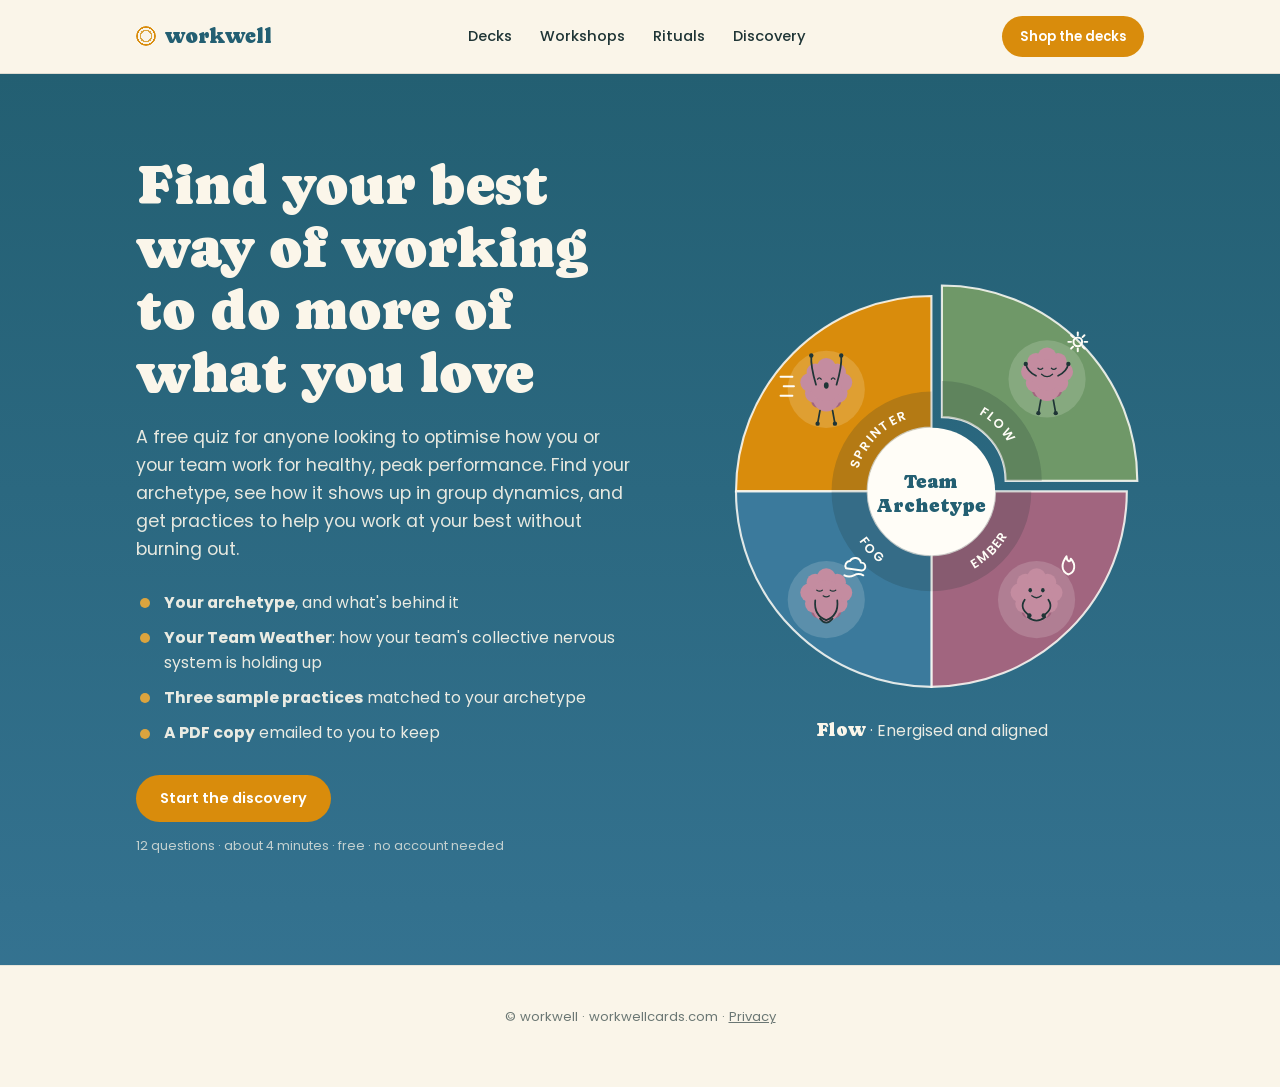
==== commit 56695e20: "Discovery: observable leader questions, practices grid, Team Weather science - Team-path questions n" ====
--- a/discovery/index.html
+++ b/discovery/index.html
@@ -35,7 +35,7 @@
     <div class="wrap d-intro-grid">
       <div>
         <h1>Find your best way of working to do more of what you love</h1>
-        <p class="lede">A free quiz for anyone looking to optimise their personal or team's way of working for healthy, peak performance. Find your archetypal way of work, see how it shows up in group dynamics, and get practices to help you work at your best without burning out.</p>
+        <p class="lede">A free quiz for anyone looking to optimise how you or your team work for healthy, peak performance. Find your archetype, see how it shows up in group dynamics, and get practices to help you work at your best without burning out.</p>
         <ul class="d-outcomes">
           <li><strong>Your archetype</strong>, and what's behind it</li>
           <li><strong>Your Team Weather</strong>: how your team's collective nervous system is holding up</li>
@@ -66,7 +66,7 @@
         <button class="d-path" type="button" data-mode="team">
           <span class="d-path-k">Team</span>
           <span class="d-path-h">My team</span>
-          <span class="d-path-p">For leaders and anyone responsible for a team's wellbeing. Answer based on how you see your team.</span>
+          <span class="d-path-p">For leaders and anyone responsible for a team's wellbeing. Answer based on what you notice in your team day to day.</span>
         </button>
       </div>
     </div>
@@ -76,7 +76,7 @@
   <section class="d-screen" id="screen-question" hidden>
     <div class="wrap d-narrow">
       <div class="d-progress" aria-hidden="true"><div class="d-progress-bar" id="progress-bar"></div></div>
-      <div class="d-q-meta"><span id="q-section"></span><span id="q-count"></span></div>
+      <div class="d-q-meta"><span id="q-count"></span></div>
       <h2 class="d-q-title" id="q-title" tabindex="-1"></h2>
       <p class="d-q-hint" id="q-hint" hidden></p>
       <div class="d-options" id="q-options"></div>
--- a/discovery/discovery.css
+++ b/discovery/discovery.css
@@ -25,7 +25,7 @@
 .w-inner { fill: rgba(31, 53, 54, 0.2); }
 .w-label { font-family: 'Poppins', sans-serif; font-weight: 600; font-size: 12px; letter-spacing: 0.1em; text-transform: uppercase; fill: #fffdf7; }
 .w-hub { fill: var(--paper-card); }
-.w-hub-t { font-family: 'Caprasimo', serif; font-size: 21px; fill: var(--teal); text-anchor: middle; }
+.w-hub-t { font-family: 'Caprasimo', serif; font-size: 18px; fill: var(--teal); text-anchor: middle; }
 .d-wheel-caption { text-align: center; margin: 12px 0 0; min-height: 1.6em; font-size: 0.98rem; color: rgba(251, 246, 234, 0.92); }
 .d-wheel-caption strong { font-family: 'Caprasimo', serif; font-weight: 400; font-size: 1.15rem; color: #fbf6ea; }
 .fig-halo { fill: rgba(255, 253, 247, 0.16); }
@@ -47,7 +47,7 @@
 /* questions */
 .d-progress { height: 6px; background: var(--line); border-radius: 999px; overflow: hidden; }
 .d-progress-bar { height: 100%; width: 0; background: var(--mustard); border-radius: 999px; transition: width 0.35s ease; }
-.d-q-meta { display: flex; justify-content: space-between; margin-top: 18px; font-size: 0.78rem; font-weight: 600; letter-spacing: 0.08em; text-transform: uppercase; color: var(--rose-deep); }
+.d-q-meta { display: flex; justify-content: flex-end; margin-top: 18px; font-size: 0.78rem; font-weight: 600; letter-spacing: 0.08em; text-transform: uppercase; color: var(--rose-deep); }
 .d-q-title { font-size: clamp(1.5rem, 3vw, 2.1rem); color: var(--teal); margin-top: 14px; outline: none; }
 .d-q-hint { margin: 10px 0 0; font-size: 0.92rem; opacity: 0.75; }
 .d-options { display: grid; gap: 10px; margin-top: 26px; }
@@ -142,10 +142,32 @@
 .d-weather { background: linear-gradient(160deg, #d6e5ee, #f6e6bd); border-radius: var(--radius-lg); padding: clamp(24px, 4vw, 36px); }
 .d-weather-more { margin-top: 18px; background: rgba(255, 253, 247, 0.7); border-radius: var(--radius-md); padding: 18px 20px; }
 .d-weather-more p { margin: 0; font-size: 0.92rem; }
-.d-elements, .d-enablers { list-style: none; padding: 0; margin: 12px 0 0; display: grid; gap: 10px; }
-.d-elements { grid-template-columns: repeat(auto-fit, minmax(200px, 1fr)); }
-.d-elements li, .d-enablers li { display: flex; flex-direction: column; gap: 2px; font-size: 0.88rem; }
-.d-elements strong, .d-enablers strong { color: var(--teal); }
+.d-enablers { list-style: none; padding: 0; margin: 12px 0 0; display: grid; gap: 10px; }
+.d-enablers li { display: flex; flex-direction: column; gap: 2px; }
+.d-enablers strong { color: var(--teal); }
+.d-weather-more h3 { font-size: 1.2rem; color: var(--teal); margin-top: 18px; }
+.d-weather-more h3:first-child { margin-top: 0; }
+.d-weather-more > p { margin: 8px 0 0; font-size: 0.92rem; max-width: 72ch; }
+.d-elements { display: grid; grid-template-columns: repeat(auto-fit, minmax(220px, 1fr)); gap: 12px; margin-top: 14px; }
+.d-el { background: var(--paper-card); border-radius: 14px; padding: 16px 18px; }
+.d-el h4 { font-family: 'Caprasimo', serif; font-weight: 400; font-size: 1.05rem; color: var(--teal); margin: 0; }
+.d-el p { font-size: 0.86rem; margin: 6px 0 0; }
+.d-el .d-el-what { font-weight: 600; }
+.d-expect { display: grid; grid-template-columns: 1fr 1fr; gap: 12px; margin-top: 12px; }
+.d-expect > div { background: var(--paper-card); border-radius: 14px; padding: 16px 18px; }
+.d-expect h4 { font-family: 'Poppins', sans-serif; font-weight: 600; font-size: 0.78rem; letter-spacing: 0.1em; text-transform: uppercase; color: var(--rose-deep); margin: 0; }
+.d-expect ul { margin: 8px 0 0; padding-left: 18px; display: grid; gap: 6px; font-size: 0.9rem; }
+
+/* practices grid */
+.d-options-grid { gap: 8px; }
+.d-grid-row { display: grid; grid-template-columns: 1fr auto; gap: 14px; align-items: center; background: var(--paper-card); border: 1.5px solid var(--line); border-radius: 14px; padding: 10px 12px 10px 18px; }
+.d-grid-label { font-size: 0.95rem; line-height: 1.35; min-width: 0; }
+.d-grid-other { font-family: 'Poppins', sans-serif; font-size: 0.95rem; border: 1px solid var(--line); border-radius: 10px; padding: 9px 12px; background: #fff; color: var(--ink); min-width: 0; width: 100%; }
+.d-grid-opts { display: flex; gap: 6px; }
+.d-grid-opt { all: unset; box-sizing: border-box; cursor: pointer; font-size: 0.8rem; font-weight: 500; padding: 8px 12px; border-radius: 999px; border: 1.5px solid var(--line); background: var(--paper); text-align: center; transition: border-color 0.15s ease, background 0.15s ease; }
+.d-grid-opt:hover { border-color: var(--teal-mid); }
+.d-grid-opt:focus-visible { outline: 2px solid var(--teal-mid); outline-offset: 2px; }
+.d-grid-opt[aria-checked="true"] { background: var(--teal); border-color: var(--teal); color: #fff; }
 .d-enablers { margin-top: 18px; }
 .d-enablers li { background: var(--paper-card); border: 1px solid var(--line); border-radius: 14px; padding: 14px 18px; font-size: 0.94rem; }
 
@@ -188,6 +210,9 @@
 }
 @media (max-width: 640px) {
   .d-paths, .d-options-multi { grid-template-columns: 1fr; }
+  .d-grid-row { grid-template-columns: 1fr; gap: 8px; padding: 12px 14px; }
+  .d-grid-opt { flex: 1; padding: 8px 6px; }
+  .d-expect { grid-template-columns: 1fr; }
   .d-options-agree { grid-template-columns: 1fr; }
   .d-options-agree .d-option { min-height: 0; justify-content: flex-start; text-align: left; font-size: 0.95rem; padding: 14px 18px; }
   .d-callout { flex-direction: column; align-items: flex-start; }
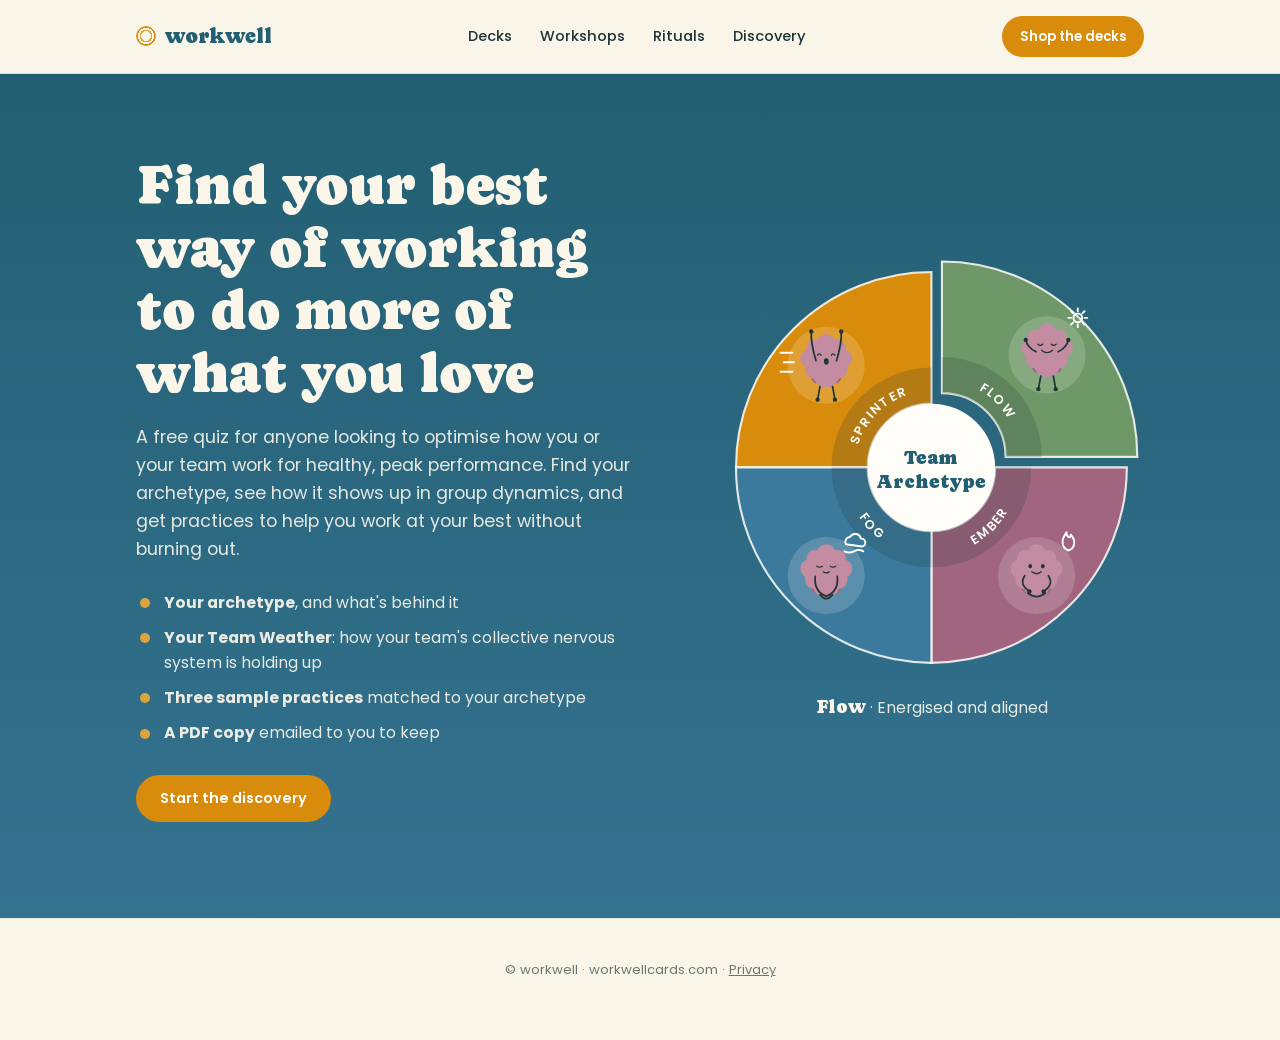
==== commit 387ff668: "Remove the small print under the Discovery start button Co-Authored-By: Claude Opus 5.5 <noreply@ant" ====
--- a/discovery/index.html
+++ b/discovery/index.html
@@ -43,7 +43,6 @@
           <li><strong>A PDF copy</strong> emailed to you to keep</li>
         </ul>
         <button class="btn btn-mustard" id="start-btn" type="button">Start the discovery</button>
-        <p class="d-fine">12 questions &middot; about 4 minutes &middot; free &middot; no account needed</p>
       </div>
       <div class="d-intro-art">
         <svg class="d-wheel" id="wheel" viewBox="0 0 400 400" role="img" aria-label="The four Workwell archetypes: Sprinter, Flow, Ember and Fog"></svg>
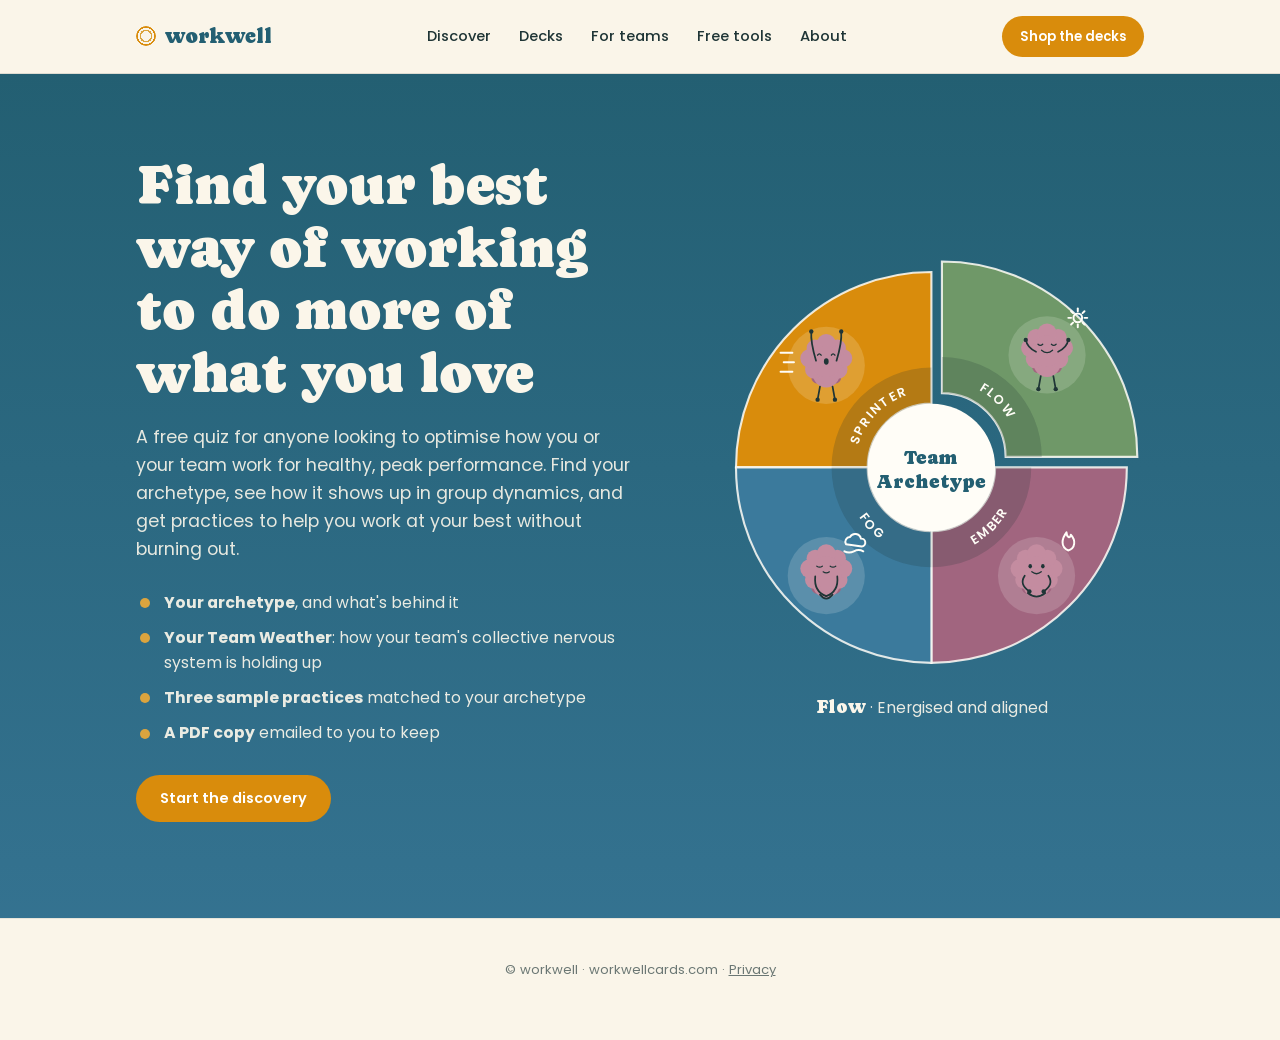
==== commit c907a308: "Rework homepage around the Discovery quiz - Hero pairs the brand promise with a quiz card that start" ====
--- a/discovery/index.html
+++ b/discovery/index.html
@@ -19,10 +19,11 @@
   <div class="wrap">
     <a href="../index.html" class="brand"><span class="ring"></span>workwell</a>
     <div class="nav-links">
+      <a href="./" aria-current="page">Discover</a>
       <a href="../index.html#decks">Decks</a>
-      <a href="../index.html#workshops">Workshops</a>
-      <a href="../rituals/">Rituals</a>
-      <a href="./" aria-current="page">Discovery</a>
+      <a href="../index.html#workshops">For teams</a>
+      <a href="../index.html#play">Free tools</a>
+      <a href="../index.html#about">About</a>
     </div>
     <a class="btn btn-mustard btn-sm cta-pill" href="../index.html#decks">Shop the decks</a>
   </div>
--- a/styles.css
+++ b/styles.css
@@ -155,14 +155,65 @@
 .pack-copy p { margin-top: 14px; font-size: 0.98rem; max-width: 46ch; color: rgba(255,255,255,0.92); }
 .pack-copy .btn { margin-top: 22px; }
 
-/* ---------- discovery band ---------- */
-.discovery-band { padding-bottom: 0; }
-.discovery-card { display: flex; gap: 28px; align-items: center; justify-content: space-between; background: linear-gradient(135deg, var(--teal), var(--teal-mid)); color: #fbf6ea; border-radius: var(--radius-lg); padding: clamp(28px, 4vw, 40px); box-shadow: var(--shadow); }
-.discovery-card .eyebrow { color: var(--sand-deep); }
-.discovery-card h2 { font-size: clamp(1.7rem, 3vw, 2.3rem); margin-top: 6px; }
-.discovery-card p { margin: 10px 0 0; max-width: 58ch; color: rgba(251,246,234,0.9); }
-.discovery-card .btn { flex: none; }
-@media (max-width: 640px) { .discovery-card { flex-direction: column; align-items: flex-start; } }
+/* ---------- hero quiz card ---------- */
+.hero-quiz { background: var(--paper-card); color: var(--ink); border-radius: var(--radius-lg); padding: 28px 26px; box-shadow: 0 30px 60px -30px rgba(0,0,0,0.45); display: flex; flex-direction: column; gap: 14px; }
+.hq-top { display: flex; gap: 14px; align-items: center; }
+.hq-mascot { width: 64px; height: 76px; flex: none; }
+.hero-quiz h2 { font-size: 1.55rem; color: var(--teal); margin-top: 4px; }
+.hero-quiz p { margin: 0; font-size: 0.95rem; }
+.hq-choices { display: grid; grid-template-columns: 1fr 1fr; gap: 10px; }
+.hq-choice { display: flex; flex-direction: column; gap: 2px; text-decoration: none; background: var(--mustard); color: #fff; border-radius: 16px; padding: 14px 18px; transition: transform 0.15s ease, filter 0.15s ease; }
+.hq-choice:hover { filter: brightness(1.06); transform: translateY(-2px); }
+.hq-k { font-size: 0.7rem; font-weight: 600; letter-spacing: 0.1em; text-transform: uppercase; opacity: 0.85; }
+.hq-h { font-family: 'Caprasimo', serif; font-size: 1.35rem; line-height: 1.2; }
+.hq-list { list-style: none; padding: 0; margin: 2px 0 0; display: grid; gap: 8px; font-size: 0.88rem; }
+.hq-list li { position: relative; padding-left: 26px; }
+.hq-list li::before { content: '\2713'; position: absolute; left: 0; top: 0; width: 18px; height: 18px; border-radius: 50%; border: 1.5px solid var(--teal); color: var(--teal); font-size: 0.7rem; font-weight: 700; display: flex; align-items: center; justify-content: center; }
+.hero-proof { margin: 36px 0 0; padding-top: 22px; border-top: 1px solid rgba(251,246,234,0.3); max-width: 50ch; }
+.hero-proof blockquote { margin: 0; font-size: 0.98rem; font-style: italic; color: rgba(251,246,234,0.92); }
+.hero-proof figcaption { margin-top: 10px; font-size: 0.82rem; font-weight: 600; color: var(--sand-deep); }
+
+/* ---------- sound familiar ---------- */
+.fam-row { display: grid; grid-template-columns: 220px 1fr; gap: clamp(24px, 5vw, 56px); align-items: center; max-width: 880px; margin: 48px auto 0; }
+.fam-row.reverse { grid-template-columns: 1fr 220px; }
+.fam-row.reverse .fam-art { order: 2; }
+.fam-art { aspect-ratio: 1; max-width: 100%; border-radius: 50%; background: var(--sand-light); display: flex; align-items: center; justify-content: center; }
+.fam-row:nth-of-type(2) .fam-art { background: var(--rose-pale); }
+.fam-row:nth-of-type(3) .fam-art { background: #dbe7d8; }
+.fam-art svg { width: 62%; }
+.fam-copy { min-width: 0; }
+.fam-bubble { background: #e7f0ef; border-radius: var(--radius-md); padding: 20px 22px; }
+.fam-bubble p { margin: 0; font-size: 1rem; }
+.fam-bubble p + p { margin-top: 10px; opacity: 0.85; }
+.fam-quote { margin: 16px 0 0 4px; }
+.fam-quote blockquote { margin: 0; font-size: 0.9rem; font-style: italic; }
+.fam-quote figcaption { margin-top: 6px; font-size: 0.8rem; font-weight: 600; color: var(--teal); }
+.fam-cta { display: flex; justify-content: center; margin-top: 48px; }
+
+/* ---------- how it works ---------- */
+.how { background: var(--paper-card); border-block: 1px solid var(--line); }
+.steps { list-style: none; padding: 0; margin: 40px 0 0; display: grid; grid-template-columns: repeat(3, 1fr); gap: 20px; }
+.step { border: 1px solid var(--line); border-radius: var(--radius-md); padding: 24px 22px; background: var(--paper); display: flex; flex-direction: column; }
+.step-num { font-family: 'Caprasimo', serif; font-size: 1.5rem; color: var(--rose); }
+.step h3 { font-size: 1.4rem; color: var(--teal); margin-top: 6px; }
+.step p { font-size: 0.95rem; margin: 10px 0 0; flex: 1; }
+.step-link { margin-top: 14px; font-weight: 600; font-size: 0.9rem; color: var(--mustard); text-decoration: none; }
+.step-link:hover { text-decoration: underline; }
+.section-head p a { color: var(--teal); font-weight: 600; }
+
+/* ---------- free tools ---------- */
+.tools { margin-top: 36px; display: grid; grid-template-columns: 1fr 1fr; gap: 20px; }
+.tool-card { all: unset; box-sizing: border-box; cursor: pointer; display: grid; grid-template-columns: 96px 1fr; gap: 18px; align-items: center; background: var(--paper-card); border: 1px solid var(--line); border-radius: var(--radius-lg); padding: 22px; box-shadow: var(--shadow); transition: transform 0.15s ease; font-family: 'Poppins', sans-serif; color: var(--ink); }
+.tool-card:hover { transform: translateY(-3px); }
+.tool-card:focus-visible { outline: 2px solid var(--teal-mid); outline-offset: 3px; }
+.tool-art { width: 96px; height: 112px; }
+.tool-card .k { font-weight: 600; font-size: 0.7rem; letter-spacing: 0.1em; text-transform: uppercase; color: var(--rose-deep); }
+.tool-card h3 { font-size: 1.35rem; color: var(--teal); margin-top: 6px; }
+.tool-card p { font-size: 0.92rem; margin: 8px 0 0; line-height: 1.55; }
+.tool-link { display: inline-block; margin-top: 10px; font-weight: 600; font-size: 0.88rem; color: var(--mustard); }
+.play-cards-head { margin-top: 64px; }
+.play-cards-head h3 { font-size: 1.5rem; color: var(--teal); }
+.play-cards-head p { margin-top: 8px; }
 
 /* ---------- workshops / paths ---------- */
 .paths { margin-top: 40px; display: grid; grid-template-columns: 1fr 1fr; gap: 20px; }
@@ -262,10 +313,26 @@
   .pillars { grid-template-columns: 1fr; }
   .hero .wrap { grid-template-columns: 1fr; }
   .hero-stage { order: -1; }
+  /* On small screens the quiz card sits straight after the intro, above the secondary buttons. */
+  .hero .wrap { display: flex; flex-direction: column; gap: 0; }
+  .hero-copy { display: contents; }
+  .hero h1 { order: 1; }
+  .hero .lede { order: 2; }
+  .hero-quiz { order: 3; margin-top: 28px; }
+  .hero .cta-row { order: 4; }
+  .hero-proof { order: 5; }
+  .steps, .tools { grid-template-columns: 1fr; }
+  .fam-row, .fam-row.reverse { grid-template-columns: 1fr; justify-items: center; margin-top: 40px; }
+  .fam-row.reverse .fam-art { order: 0; }
+  .fam-art { width: 160px; }
+  .fam-copy { width: 100%; }
 }
 @media (max-width: 640px) {
   .flip-grid { grid-template-columns: 1fr 1fr; }
   .paths { grid-template-columns: 1fr; }
+  .hq-choices { grid-template-columns: 1fr 1fr; }
+  .tool-card { grid-template-columns: 64px 1fr; }
+  .tool-art { width: 64px; height: 76px; }
 }
 
 @media (prefers-reduced-motion: reduce) {
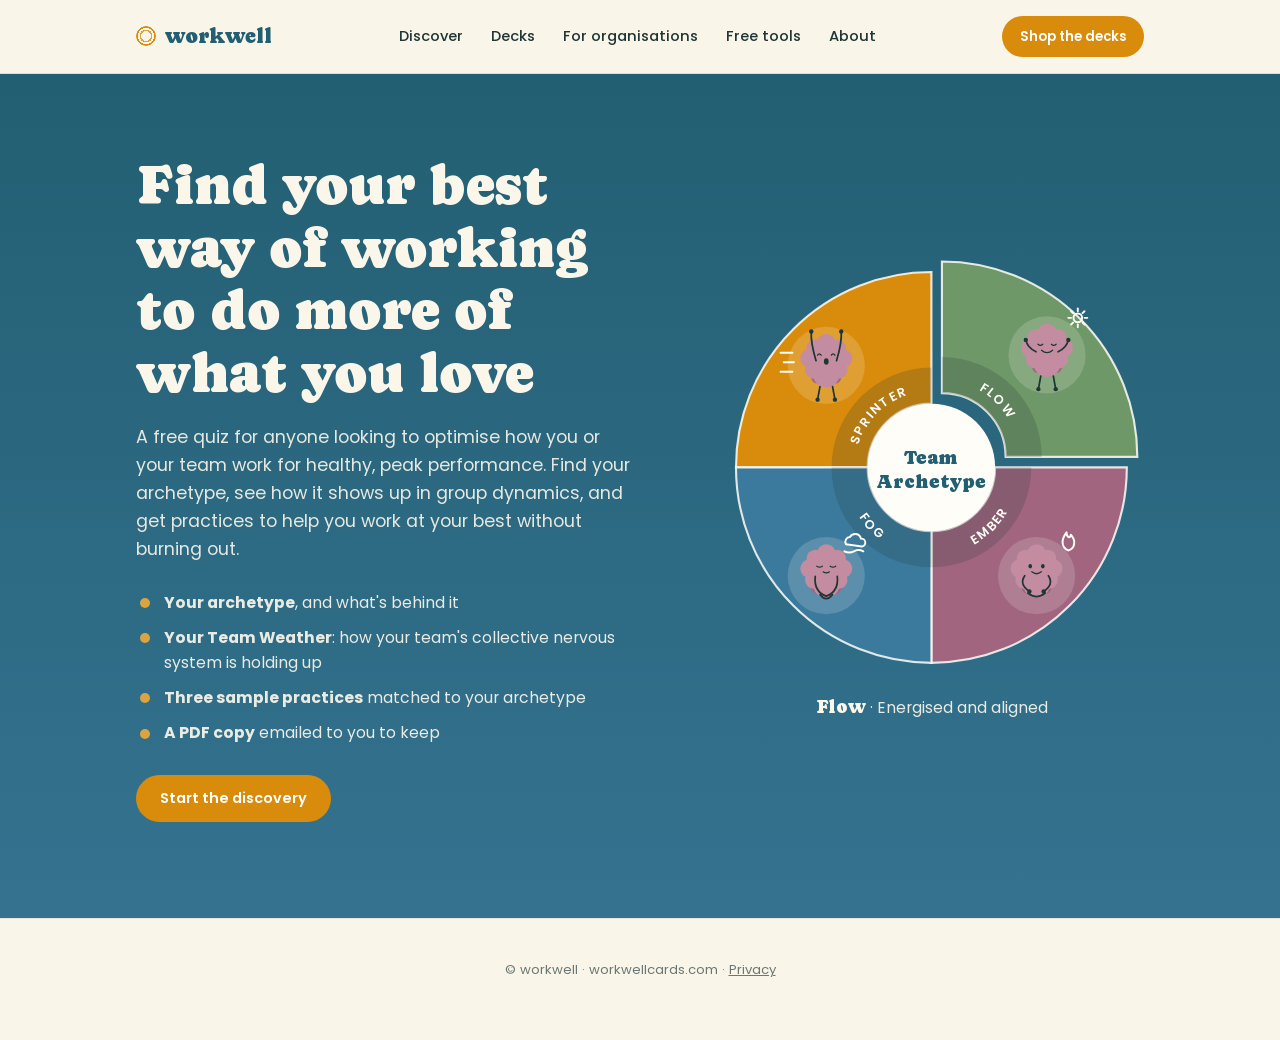
==== commit d6ea5cdd: "Add mobile menu, deck prices, testimonials and workshop booking options - Mobile menu: a toggle on e" ====
--- a/discovery/index.html
+++ b/discovery/index.html
@@ -1,9 +1,17 @@
 <!doctype html>
 <html lang="en">
 <head>
-<!-- No analytics on this page: answers here can relate to wellbeing, so the
-     quiz runs without tracking cookies. Clicks on results are logged to the
-     Workwell sheet instead (see discovery.js). -->
+<!-- Google tag (gtag.js) -->
+<script async src="https://www.googletagmanager.com/gtag/js?id=G-MDB75YJ4NP"></script>
+<script>
+  window.dataLayer = window.dataLayer || [];
+  function gtag(){dataLayer.push(arguments);}
+  gtag('js', new Date());
+  gtag('config', 'G-MDB75YJ4NP');
+</script>
+<!-- Google Analytics only receives quiz steps (started, finished, unlocked)
+     and result-page clicks. Answers, scores, archetypes and emails are never
+     sent to it; those go to the Workwell sheet (see discovery.js). -->
 <meta charset="utf-8">
 <meta name="viewport" content="width=device-width, initial-scale=1">
 <title>Discovery — Workwell</title>
@@ -18,14 +26,15 @@
 <nav class="nav">
   <div class="wrap">
     <a href="../index.html" class="brand"><span class="ring"></span>workwell</a>
-    <div class="nav-links">
+    <div class="nav-links" id="nav-links">
       <a href="./" aria-current="page">Discover</a>
       <a href="../index.html#decks">Decks</a>
-      <a href="../index.html#workshops">For teams</a>
+      <a href="../index.html#workshops">For organisations</a>
       <a href="../index.html#play">Free tools</a>
       <a href="../index.html#about">About</a>
     </div>
     <a class="btn btn-mustard btn-sm cta-pill" href="../index.html#decks">Shop the decks</a>
+    <button class="nav-toggle" type="button" aria-expanded="false" aria-controls="nav-links" aria-label="Open menu"><span></span></button>
   </div>
 </nav>
 
--- a/styles.css
+++ b/styles.css
@@ -57,7 +57,10 @@
 .nav-links { display: flex; align-items: center; gap: 28px; }
 .nav-links a { font-weight: 500; font-size: 0.92rem; text-decoration: none; color: var(--ink); }
 .nav-links a:hover { color: var(--teal); }
-.nav .cta-pill { text-decoration: none; }
+.nav .cta-pill { text-decoration: none; white-space: nowrap; }
+.nav-toggle { display: none; }
+.path-actions { display: flex; flex-wrap: wrap; gap: 10px; margin-top: 20px; }
+.path-card .path-actions .btn { margin-top: 0; }
 
 .btn {
   display: inline-flex; align-items: center; gap: 8px; cursor: pointer;
@@ -75,13 +78,13 @@
 .btn-outline { background: transparent; border: 1.5px solid rgba(255,255,255,0.6); color: #fff; }
 .btn-outline:hover { background: rgba(255,255,255,0.12); }
 .btn-sm { padding: 10px 18px; font-size: 0.82rem; }
+.btn-soon { opacity: 0.65; cursor: default; pointer-events: none; }
 
 /* ---------- hero ---------- */
 .hero { background: linear-gradient(180deg, var(--teal), var(--teal-mid) 130%); color: #fbf6ea; padding: clamp(56px, 9vw, 96px) 0 clamp(70px, 10vw, 110px); overflow: hidden; }
 .hero .wrap { display: grid; grid-template-columns: 1.05fr 0.95fr; gap: clamp(28px, 5vw, 64px); align-items: center; }
 .hero h1 { font-size: clamp(2.5rem, 5vw, 4rem); }
 .hero .lede { margin-top: 20px; font-size: 1.12rem; max-width: 48ch; color: rgba(251, 246, 234, 0.9); }
-.hero .cta-row { display: flex; gap: 14px; margin-top: 32px; flex-wrap: wrap; }
 .hero-stage { display: flex; justify-content: center; position: relative; }
 .hero-stage svg { width: min(300px, 80%); filter: drop-shadow(0 30px 40px rgba(0,0,0,0.25)); }
 .hero-ring-bg { position: absolute; inset: 0; display: flex; align-items: center; justify-content: center; z-index: 0; }
@@ -154,6 +157,11 @@
 .pack-copy h3 { font-size: 1.7rem; color: #fbf6ea; margin-top: 6px; }
 .pack-copy p { margin-top: 14px; font-size: 0.98rem; max-width: 46ch; color: rgba(255,255,255,0.92); }
 .pack-copy .btn { margin-top: 22px; }
+.pack-copy .pack-price { margin-top: 18px; font-family: 'Caprasimo', serif; font-size: 1.5rem; color: #fbf6ea; }
+.pack-price span { font-family: 'Poppins', sans-serif; font-size: 0.85rem; opacity: 0.85; }
+.pack-price + .btn { margin-top: 12px; }
+.pack-bulk { display: block; margin-top: 14px; font-size: 0.88rem; font-weight: 600; color: #fbf6ea; }
+.pack-bulk:hover { text-decoration: none; }
 
 /* ---------- hero quiz card ---------- */
 .hero-quiz { background: var(--paper-card); color: var(--ink); border-radius: var(--radius-lg); padding: 28px 26px; box-shadow: 0 30px 60px -30px rgba(0,0,0,0.45); display: flex; flex-direction: column; gap: 14px; }
@@ -169,9 +177,6 @@
 .hq-list { list-style: none; padding: 0; margin: 2px 0 0; display: grid; gap: 8px; font-size: 0.88rem; }
 .hq-list li { position: relative; padding-left: 26px; }
 .hq-list li::before { content: '\2713'; position: absolute; left: 0; top: 0; width: 18px; height: 18px; border-radius: 50%; border: 1.5px solid var(--teal); color: var(--teal); font-size: 0.7rem; font-weight: 700; display: flex; align-items: center; justify-content: center; }
-.hero-proof { margin: 36px 0 0; padding-top: 22px; border-top: 1px solid rgba(251,246,234,0.3); max-width: 50ch; }
-.hero-proof blockquote { margin: 0; font-size: 0.98rem; font-style: italic; color: rgba(251,246,234,0.92); }
-.hero-proof figcaption { margin-top: 10px; font-size: 0.82rem; font-weight: 600; color: var(--sand-deep); }
 
 /* ---------- sound familiar ---------- */
 .fam-row { display: grid; grid-template-columns: 220px 1fr; gap: clamp(24px, 5vw, 56px); align-items: center; max-width: 880px; margin: 48px auto 0; }
@@ -207,13 +212,16 @@
 .tool-card:hover { transform: translateY(-3px); }
 .tool-card:focus-visible { outline: 2px solid var(--teal-mid); outline-offset: 3px; }
 .tool-art { width: 96px; height: 112px; }
+.tool-card > div { align-self: start; }
 .tool-card .k { font-weight: 600; font-size: 0.7rem; letter-spacing: 0.1em; text-transform: uppercase; color: var(--rose-deep); }
 .tool-card h3 { font-size: 1.35rem; color: var(--teal); margin-top: 6px; }
 .tool-card p { font-size: 0.92rem; margin: 8px 0 0; line-height: 1.55; }
 .tool-link { display: inline-block; margin-top: 10px; font-weight: 600; font-size: 0.88rem; color: var(--mustard); }
-.play-cards-head { margin-top: 64px; }
+.section-head.play-cards-head { margin-top: 36px; }
 .play-cards-head h3 { font-size: 1.5rem; color: var(--teal); }
 .play-cards-head p { margin-top: 8px; }
+.play-next { margin-top: 44px; text-align: center; }
+.play-next p { max-width: 52ch; margin: 0 auto 18px; font-size: 1rem; }
 
 /* ---------- workshops / paths ---------- */
 .paths { margin-top: 40px; display: grid; grid-template-columns: 1fr 1fr; gap: 20px; }
@@ -224,6 +232,28 @@
 .path-card h3 { font-size: 1.4rem; color: var(--teal); margin-top: 8px; }
 .path-card p.desc { font-size: 0.95rem; margin-top: 12px; opacity: 0.88; flex: 1; }
 .path-card .btn { margin-top: 20px; align-self: flex-start; }
+.path-card.book p.desc { flex: 0; }
+.path-list { margin: 16px 0 0; padding-left: 20px; font-size: 0.93rem; flex: 1; }
+.path-list li + li { margin-top: 8px; }
+.path-note { font-size: 0.88rem; font-weight: 600; color: var(--teal); margin-top: 14px; }
+.mini-form { margin-top: 18px; display: flex; flex-direction: column; gap: 10px; }
+.mini-form label { font-size: 0.78rem; font-weight: 600; margin-bottom: -4px; display: block; }
+.mini-form input, .mini-form select, .contact-form select {
+  font-family: 'Poppins', sans-serif; font-size: 0.92rem; border: 1px solid var(--line); border-radius: 10px;
+  padding: 12px 14px; background: var(--paper-card); color: var(--ink); width: 100%; box-sizing: border-box;
+}
+.mini-row { display: grid; grid-template-columns: 1fr 1fr; gap: 10px; }
+.mini-row > div { display: flex; flex-direction: column; gap: 10px; }
+.mini-form .btn { margin-top: 6px; }
+.mini-form .note { font-size: 0.8rem; }
+.org-quote { margin: 36px auto 16px; max-width: 680px; text-align: center; }
+.org-quote blockquote { margin: 0; font-family: 'Caprasimo', serif; font-size: clamp(1.15rem, 2.4vw, 1.45rem); line-height: 1.4; color: var(--teal); }
+.org-quote figcaption { margin-top: 12px; font-size: 0.85rem; font-weight: 600; color: var(--rose-deep); }
+.coach-card { margin-top: 20px; display: flex; align-items: center; justify-content: space-between; gap: 24px; background: var(--paper-card); border: 1px solid var(--line); border-radius: var(--radius-lg); padding: 24px 26px; box-shadow: var(--shadow); }
+.coach-card .k { font-weight: 600; font-size: 0.7rem; letter-spacing: 0.1em; text-transform: uppercase; color: var(--rose-deep); }
+.coach-card h3 { font-size: 1.25rem; color: var(--teal); margin-top: 8px; }
+.coach-card p { font-size: 0.95rem; margin-top: 8px; opacity: 0.88; max-width: 62ch; }
+.coach-card .btn { flex-shrink: 0; }
 
 .pillars-intro { margin-top: 52px; text-align: center; }
 .pillars-intro h3 { font-family: 'Poppins',sans-serif; font-weight: 600; font-size: 1.05rem; }
@@ -257,7 +287,7 @@
 .t-dots button[aria-current="true"] { background: var(--rose); width: 20px; border-radius: 999px; transition: width 0.2s ease; }
 
 /* ---------- about ---------- */
-.about { display: grid; grid-template-columns: 200px 1fr; gap: 40px; align-items: start; margin-top: 8px; }
+.about { display: grid; grid-template-columns: 200px 1fr; gap: 40px; align-items: start; margin: 8px auto 0; max-width: 860px; }
 .about img { width: 100%; border-radius: 50%; aspect-ratio: 1; object-fit: cover; box-shadow: var(--shadow); }
 .about h3 { font-size: 1.5rem; color: var(--teal); }
 .about p { margin-top: 14px; font-size: 0.98rem; max-width: 60ch; }
@@ -284,7 +314,8 @@
 footer.sitefoot { border-top: 1px solid var(--line); padding: 40px 0 60px; text-align: center; font-size: 0.82rem; opacity: 0.65; }
 
 /* ---------- floating easter-egg widget ---------- */
-.egg-widget { position: fixed; right: clamp(14px, 3vw, 28px); bottom: clamp(14px, 3vw, 28px); z-index: 999; display: flex; flex-direction: column; align-items: flex-end; gap: 12px; }
+.egg-widget.egg-hidden { opacity: 0; transform: translateY(16px); pointer-events: none; }
+.egg-widget { transition: opacity 0.25s ease, transform 0.25s ease; position: fixed; right: clamp(14px, 3vw, 28px); bottom: clamp(14px, 3vw, 28px); z-index: 999; display: flex; flex-direction: column; align-items: flex-end; gap: 12px; }
 .egg-panel { width: min(280px, 80vw); background: var(--paper-card); border: 1px solid var(--line); border-radius: 22px; box-shadow: var(--shadow); padding: 20px 20px 18px; animation: eggIn 0.26s ease; }
 @keyframes eggIn { from { opacity: 0; transform: scale(0.92) translateY(8px); } to { opacity: 1; transform: scale(1) translateY(0); } }
 .egg-panel .k { font-weight: 600; font-size: 0.68rem; letter-spacing: 0.1em; text-transform: uppercase; color: var(--rose-deep); }
@@ -302,7 +333,34 @@
 .egg-fab .badge { position: absolute; top: -3px; left: -3px; background: var(--mustard); color: #fff; font-family: 'Poppins',sans-serif; font-weight: 700; font-size: 0.6rem; border-radius: 999px; padding: 2px 6px; }
 
 @media (max-width: 980px) {
+  .nav .wrap { gap: 10px; }
+  .nav .brand { margin-right: auto; }
   .nav-links { display: none; }
+  /* Small screens: the links open as a panel under the bar. */
+  .nav-toggle { all: unset; box-sizing: border-box; cursor: pointer; display: flex; align-items: center; justify-content: center; width: 44px; height: 44px; border-radius: 50%; flex: none; }
+  .nav-toggle:focus-visible { outline: 2px solid var(--teal-mid); outline-offset: 2px; }
+  .nav-toggle span, .nav-toggle span::before, .nav-toggle span::after { display: block; width: 20px; height: 2px; border-radius: 2px; background: var(--teal); position: relative; transition: transform 0.2s ease, background 0.2s ease; }
+  .nav-toggle span::before, .nav-toggle span::after { content: ''; position: absolute; left: 0; }
+  .nav-toggle span::before { top: -6px; }
+  .nav-toggle span::after { top: 6px; }
+  .nav.nav-open .nav-toggle span { background: transparent; }
+  .nav.nav-open .nav-toggle span::before { transform: translateY(6px) rotate(45deg); }
+  .nav.nav-open .nav-toggle span::after { transform: translateY(-6px) rotate(-45deg); }
+  .nav.nav-open .nav-links {
+    display: flex; flex-direction: column; align-items: stretch; gap: 0;
+    position: absolute; top: 100%; left: 0; right: 0;
+    background: var(--paper); border-bottom: 1px solid var(--line); box-shadow: var(--shadow);
+    padding: 8px clamp(20px, 5vw, 56px) 16px;
+  }
+  .nav.nav-open .nav-links a { padding: 14px 0; font-size: 1rem; border-bottom: 1px solid var(--line); }
+  .nav.nav-open .nav-links a:last-child { border-bottom: none; }
+}
+@media (max-width: 420px) {
+  .nav .cta-pill { padding: 9px 14px; font-size: 0.76rem; }
+}
+@media (max-width: 374px) {
+  /* Too narrow for the button too; the same page is in the menu. */
+  .nav .cta-pill { display: none; }
 }
 @media (max-width: 900px) {
   .flip-grid { grid-template-columns: repeat(2, 1fr); }
@@ -313,14 +371,12 @@
   .pillars { grid-template-columns: 1fr; }
   .hero .wrap { grid-template-columns: 1fr; }
   .hero-stage { order: -1; }
-  /* On small screens the quiz card sits straight after the intro, above the secondary buttons. */
+  /* On small screens the quiz card sits straight after the intro. */
   .hero .wrap { display: flex; flex-direction: column; gap: 0; }
   .hero-copy { display: contents; }
   .hero h1 { order: 1; }
   .hero .lede { order: 2; }
   .hero-quiz { order: 3; margin-top: 28px; }
-  .hero .cta-row { order: 4; }
-  .hero-proof { order: 5; }
   .steps, .tools { grid-template-columns: 1fr; }
   .fam-row, .fam-row.reverse { grid-template-columns: 1fr; justify-items: center; margin-top: 40px; }
   .fam-row.reverse .fam-art { order: 0; }
@@ -330,6 +386,8 @@
 @media (max-width: 640px) {
   .flip-grid { grid-template-columns: 1fr 1fr; }
   .paths { grid-template-columns: 1fr; }
+  .coach-card { flex-direction: column; align-items: flex-start; }
+  .mini-row { grid-template-columns: 1fr; }
   .hq-choices { grid-template-columns: 1fr 1fr; }
   .tool-card { grid-template-columns: 64px 1fr; }
   .tool-art { width: 64px; height: 76px; }
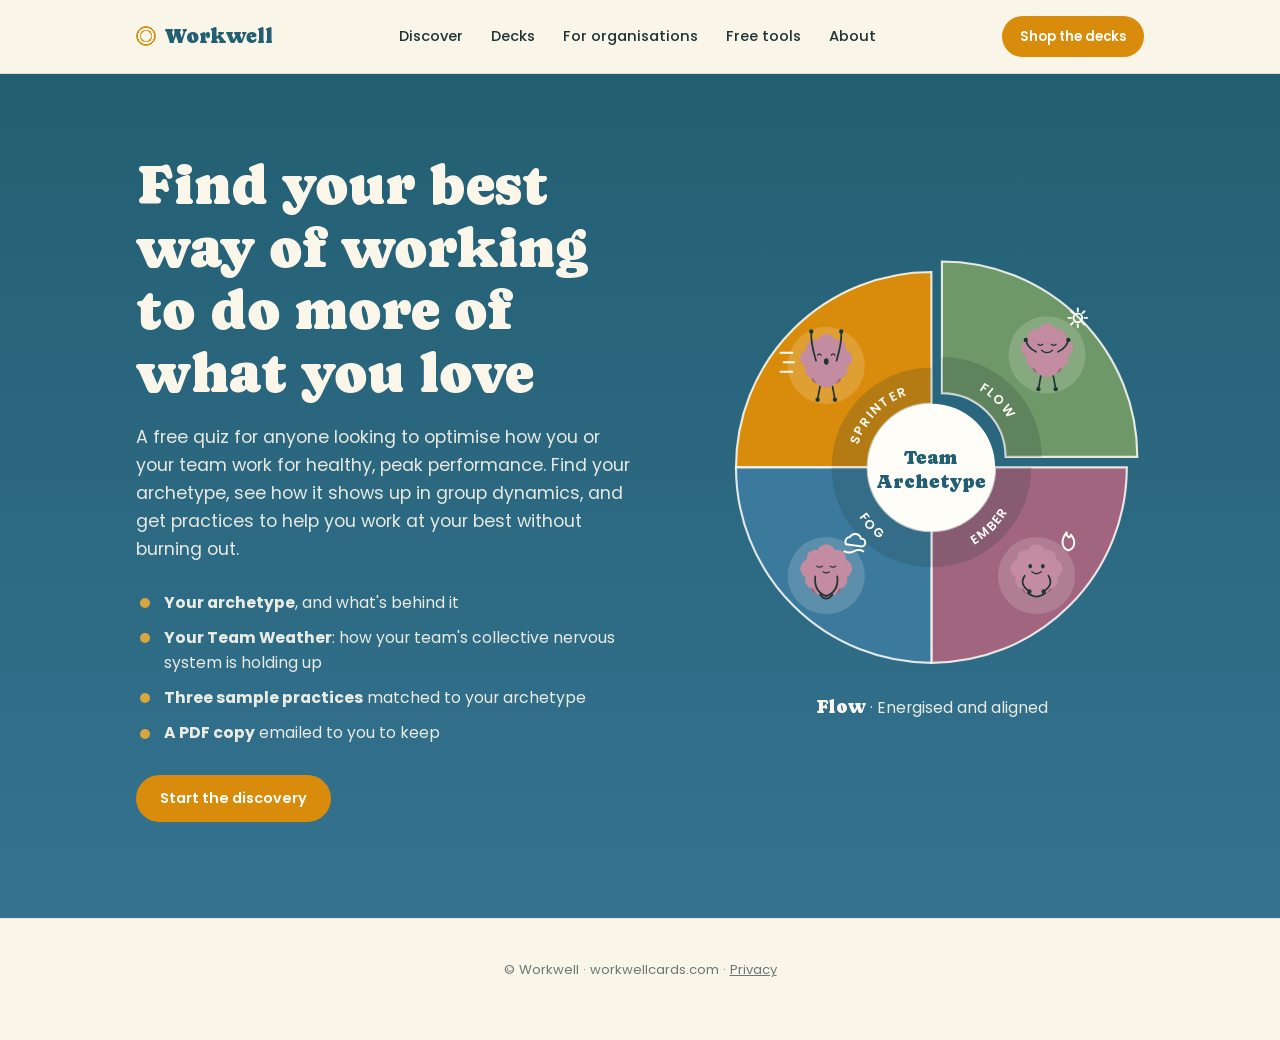
==== commit e96a1f75: "Set deck price to £18, drop Etsy mentions, and spell Workwell consistently Co-Authored-By: Claude Op" ====
--- a/discovery/index.html
+++ b/discovery/index.html
@@ -17,7 +17,9 @@
 <title>Discovery — Workwell</title>
 <link rel="canonical" href="https://www.workwellcards.com/discovery/">
 <meta name="description" content="A free quiz to find your best way of working. Find your archetype, see how it shows up in group dynamics, and get practices to help you work at your best without burning out.">
-<link rel="icon" href="data:image/svg+xml,<svg xmlns=%22http://www.w3.org/2000/svg%22 viewBox=%220 0 100 100%22><circle cx=%2250%22 cy=%2250%22 r=%2245%22 fill=%22%23235f72%22/></svg>">
+<link rel="icon" href="/favicon.ico" sizes="48x48">
+<link rel="icon" href="/favicon.svg" type="image/svg+xml">
+<link rel="apple-touch-icon" href="/apple-touch-icon.png">
 <link rel="stylesheet" href="../styles.css">
 <link rel="stylesheet" href="discovery.css">
 </head>
@@ -25,7 +27,7 @@
 
 <nav class="nav">
   <div class="wrap">
-    <a href="../index.html" class="brand"><span class="ring"></span>workwell</a>
+    <a href="../index.html" class="brand"><span class="ring"></span>Workwell</a>
     <div class="nav-links" id="nav-links">
       <a href="./" aria-current="page">Discover</a>
       <a href="../index.html#decks">Decks</a>
@@ -104,7 +106,7 @@
   <noscript><div class="wrap d-narrow"><p>The discovery needs JavaScript to run. Please enable it and reload the page.</p></div></noscript>
 </main>
 
-<footer class="sitefoot">&copy; workwell &middot; workwellcards.com &middot; <a href="../privacy/">Privacy</a></footer>
+<footer class="sitefoot">&copy; Workwell &middot; workwellcards.com &middot; <a href="../privacy/">Privacy</a></footer>
 
 <script src="../script.js"></script>
 <script src="discovery-config.js"></script>
--- a/styles.css
+++ b/styles.css
@@ -60,7 +60,6 @@
 .nav .cta-pill { text-decoration: none; white-space: nowrap; }
 .nav-toggle { display: none; }
 .path-actions { display: flex; flex-wrap: wrap; gap: 10px; margin-top: 20px; }
-.path-card .path-actions .btn { margin-top: 0; }
 
 .btn {
   display: inline-flex; align-items: center; gap: 8px; cursor: pointer;
@@ -190,9 +189,17 @@
 .fam-bubble { background: #e7f0ef; border-radius: var(--radius-md); padding: 20px 22px; }
 .fam-bubble p { margin: 0; font-size: 1rem; }
 .fam-bubble p + p { margin-top: 10px; opacity: 0.85; }
-.fam-quote { margin: 16px 0 0 4px; }
-.fam-quote blockquote { margin: 0; font-size: 0.9rem; font-style: italic; }
-.fam-quote figcaption { margin-top: 6px; font-size: 0.8rem; font-weight: 600; color: var(--teal); }
+.fam-label { font-weight: 600; font-size: 0.7rem; letter-spacing: 0.12em; text-transform: uppercase; color: var(--rose-deep); margin-bottom: 8px; }
+.fam-whatif { margin-top: 16px; padding-top: 16px; border-top: 1px dashed rgba(35, 95, 114, 0.3); }
+.fam-whatif p { font-family: 'Caprasimo', serif; font-size: 1.15rem; line-height: 1.4; color: var(--teal); }
+
+/* ---------- testimonials ---------- */
+.quotes { background: #eef4f3; }
+.quote-grid { margin-top: 36px; display: grid; grid-template-columns: repeat(3, 1fr); gap: 20px; }
+.quote-card { margin: 0; background: var(--paper-card); border: 1px solid var(--line); border-radius: var(--radius-lg); padding: 26px 24px; display: flex; flex-direction: column; justify-content: space-between; gap: 18px; }
+.quote-card blockquote { margin: 0; font-size: 0.98rem; line-height: 1.6; }
+.quote-card figcaption { font-weight: 600; font-size: 0.9rem; color: var(--teal); }
+.quote-card figcaption span { display: block; font-weight: 400; font-size: 0.8rem; color: var(--ink); opacity: 0.75; margin-top: 2px; }
 .fam-cta { display: flex; justify-content: center; margin-top: 48px; }
 
 /* ---------- how it works ---------- */
@@ -224,31 +231,25 @@
 .play-next p { max-width: 52ch; margin: 0 auto 18px; font-size: 1rem; }
 
 /* ---------- workshops / paths ---------- */
-.paths { margin-top: 40px; display: grid; grid-template-columns: 1fr 1fr; gap: 20px; }
-.path-card { background: var(--paper-card); border: 1px solid var(--line); border-radius: var(--radius-lg); padding: 28px 26px 26px; box-shadow: var(--shadow); display: flex; flex-direction: column; }
-.path-card .k { font-weight: 600; font-size: 0.7rem; letter-spacing: 0.1em; text-transform: uppercase; }
-.path-card.buy .k { color: var(--sage); }
-.path-card.book .k { color: var(--rose-deep); }
-.path-card h3 { font-size: 1.4rem; color: var(--teal); margin-top: 8px; }
-.path-card p.desc { font-size: 0.95rem; margin-top: 12px; opacity: 0.88; flex: 1; }
-.path-card .btn { margin-top: 20px; align-self: flex-start; }
-.path-card.book p.desc { flex: 0; }
-.path-list { margin: 16px 0 0; padding-left: 20px; font-size: 0.93rem; flex: 1; }
+.path-list { margin: 16px 0 0; padding-left: 20px; font-size: 0.93rem; }
 .path-list li + li { margin-top: 8px; }
 .path-note { font-size: 0.88rem; font-weight: 600; color: var(--teal); margin-top: 14px; }
-.mini-form { margin-top: 18px; display: flex; flex-direction: column; gap: 10px; }
-.mini-form label { font-size: 0.78rem; font-weight: 600; margin-bottom: -4px; display: block; }
-.mini-form input, .mini-form select, .contact-form select {
-  font-family: 'Poppins', sans-serif; font-size: 0.92rem; border: 1px solid var(--line); border-radius: 10px;
-  padding: 12px 14px; background: var(--paper-card); color: var(--ink); width: 100%; box-sizing: border-box;
-}
-.mini-row { display: grid; grid-template-columns: 1fr 1fr; gap: 10px; }
-.mini-row > div { display: flex; flex-direction: column; gap: 10px; }
-.mini-form .btn { margin-top: 6px; }
-.mini-form .note { font-size: 0.8rem; }
-.org-quote { margin: 36px auto 16px; max-width: 680px; text-align: center; }
-.org-quote blockquote { margin: 0; font-family: 'Caprasimo', serif; font-size: clamp(1.15rem, 2.4vw, 1.45rem); line-height: 1.4; color: var(--teal); }
-.org-quote figcaption { margin-top: 12px; font-size: 0.85rem; font-weight: 600; color: var(--rose-deep); }
+.contact-form select {
+  font-family: 'Poppins', sans-serif; font-size: 0.95rem; border: 1px solid var(--line); border-radius: 10px;
+  padding: 14px 15px; background: var(--paper-card); color: var(--ink); width: 100%; box-sizing: border-box;
+}
+.form-row { display: grid; grid-template-columns: 1fr 1fr; gap: 14px; }
+.form-row > div { display: flex; flex-direction: column; gap: 14px; }
+.org-card { margin-top: 40px; background: var(--paper-card); border: 1px solid var(--line); border-radius: var(--radius-lg); padding: 30px 28px 28px; box-shadow: var(--shadow); }
+.org-cols { display: grid; grid-template-columns: 1fr 1fr; gap: 36px; }
+.org-cols > div + div { border-left: 1px solid var(--line); padding-left: 36px; }
+.org-card .k { font-weight: 600; font-size: 0.7rem; letter-spacing: 0.1em; text-transform: uppercase; color: var(--rose-deep); }
+.org-card .k-sage { color: var(--sage); }
+.org-card h3 { font-size: 1.4rem; color: var(--teal); margin-top: 8px; }
+.org-card p { font-size: 0.95rem; margin-top: 12px; opacity: 0.88; }
+.org-foot { margin-top: 26px; padding-top: 22px; border-top: 1px solid var(--line); display: flex; flex-wrap: wrap; align-items: center; justify-content: space-between; gap: 16px; }
+.org-foot .path-note { margin: 0; opacity: 1; }
+.org-foot .path-actions { margin-top: 0; }
 .coach-card { margin-top: 20px; display: flex; align-items: center; justify-content: space-between; gap: 24px; background: var(--paper-card); border: 1px solid var(--line); border-radius: var(--radius-lg); padding: 24px 26px; box-shadow: var(--shadow); }
 .coach-card .k { font-weight: 600; font-size: 0.7rem; letter-spacing: 0.1em; text-transform: uppercase; color: var(--rose-deep); }
 .coach-card h3 { font-size: 1.25rem; color: var(--teal); margin-top: 8px; }
@@ -377,7 +378,7 @@
   .hero h1 { order: 1; }
   .hero .lede { order: 2; }
   .hero-quiz { order: 3; margin-top: 28px; }
-  .steps, .tools { grid-template-columns: 1fr; }
+  .steps, .tools, .quote-grid { grid-template-columns: 1fr; }
   .fam-row, .fam-row.reverse { grid-template-columns: 1fr; justify-items: center; margin-top: 40px; }
   .fam-row.reverse .fam-art { order: 0; }
   .fam-art { width: 160px; }
@@ -385,9 +386,10 @@
 }
 @media (max-width: 640px) {
   .flip-grid { grid-template-columns: 1fr 1fr; }
-  .paths { grid-template-columns: 1fr; }
+  .org-cols { grid-template-columns: 1fr; gap: 26px; }
+  .org-cols > div + div { border-left: none; padding-left: 0; border-top: 1px solid var(--line); padding-top: 24px; }
   .coach-card { flex-direction: column; align-items: flex-start; }
-  .mini-row { grid-template-columns: 1fr; }
+  .form-row { grid-template-columns: 1fr; }
   .hq-choices { grid-template-columns: 1fr 1fr; }
   .tool-card { grid-template-columns: 64px 1fr; }
   .tool-art { width: 64px; height: 76px; }
--- a/discovery/discovery.css
+++ b/discovery/discovery.css
@@ -194,8 +194,6 @@
 .d-report h3 { color: #fbf6ea; font-size: 1.4rem; }
 .d-report p { font-size: 0.92rem; margin: 10px 0 0; color: rgba(251, 246, 234, 0.9); }
 .d-report .d-note { opacity: 1; }
-.d-tiers { list-style: none; padding: 0; margin: 16px 0 18px; display: grid; gap: 6px; }
-.d-tiers li { display: flex; justify-content: space-between; border-bottom: 1px solid rgba(251, 246, 234, 0.2); padding: 6px 0; font-size: 0.94rem; }
 .d-report .btn { align-self: flex-start; margin-top: auto; background: var(--mustard); }
 
 .d-support { margin-top: 40px; font-size: 0.88rem; background: var(--rose-pale); border-radius: 14px; padding: 14px 18px; }
